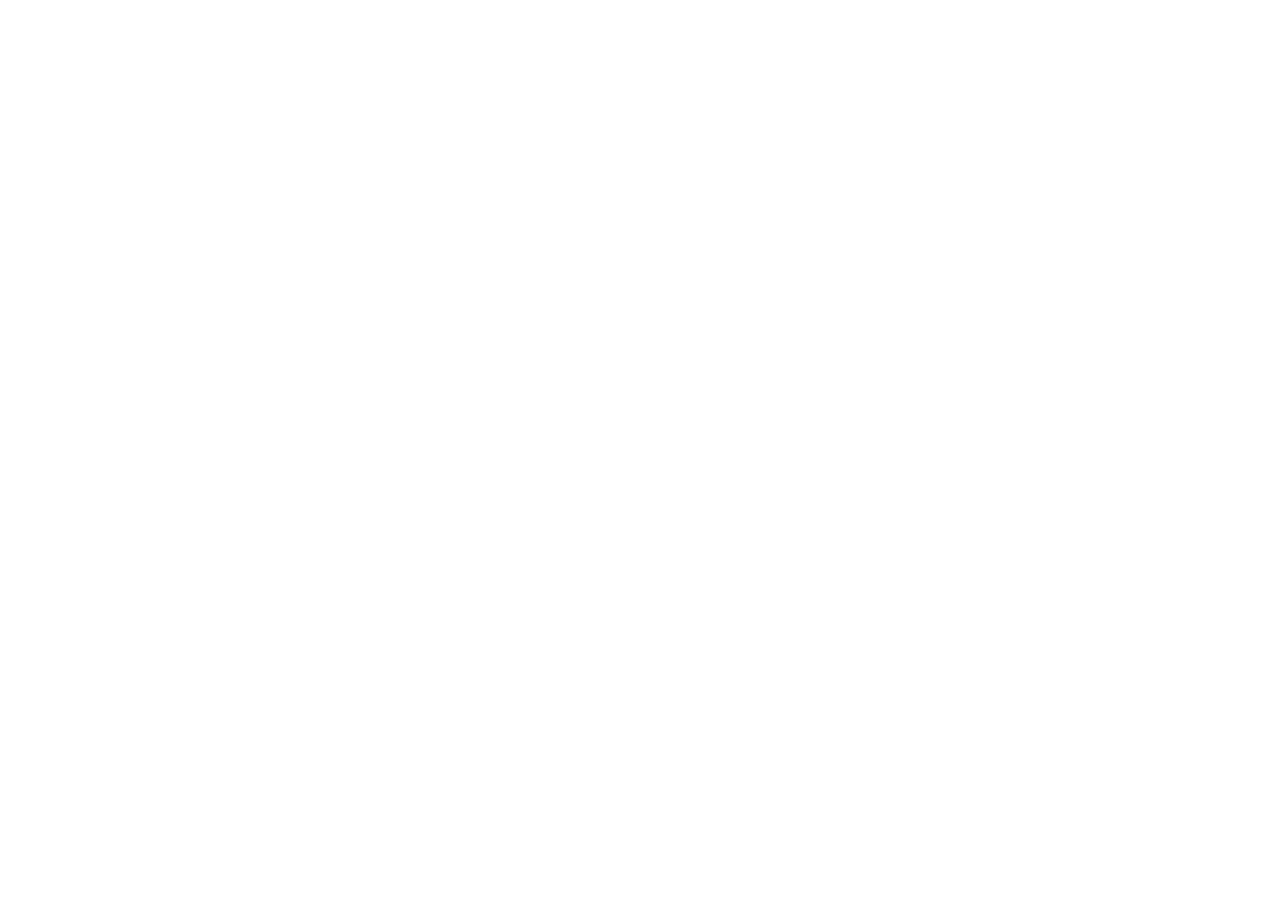
==== starsearch/index.html @ 70de4dcd "Add clean StarSearch shortcut" ====
<!doctype html>
<html lang="en">
<head>
  <meta charset="utf-8">
  <meta name="viewport" content="width=device-width, initial-scale=1">
  <title>Opening StarSearch…</title>
  <meta name="description" content="StarSearch — discover GitHub repositories with powerful filters.">
  <meta http-equiv="refresh" content="0; url=https://starsearch-github.vochongyenlong.chatgpt.site/">
  <link rel="canonical" href="https://base27-cvnss.github.io/starsearch/">
  <style>
    :root { color-scheme: dark; font-family: Inter, ui-sans-serif, system-ui, sans-serif; }
    body { min-height: 100vh; margin: 0; display: grid; place-items: center; background: #090b10; color: #f6f8fa; }
    main { width: min(420px, calc(100% - 40px)); text-align: center; }
    .mark { width: 56px; height: 56px; margin: 0 auto 18px; display: grid; place-items: center; border-radius: 18px; background: linear-gradient(135deg, #7c3aed, #2563eb); font-size: 28px; box-shadow: 0 18px 50px #2563eb44; }
    h1 { margin: 0 0 8px; font-size: 24px; letter-spacing: -.03em; }
    p { margin: 0; color: #9da7b3; line-height: 1.6; }
    a { color: #8ab4ff; }
  </style>
  <script>window.location.replace("https://starsearch-github.vochongyenlong.chatgpt.site/");</script>
</head>
<body>
  <main>
    <div class="mark" aria-hidden="true">★</div>
    <h1>Opening StarSearch</h1>
    <p>If you are not redirected, <a href="https://starsearch-github.vochongyenlong.chatgpt.site/">open StarSearch</a>.</p>
  </main>
</body>
</html>
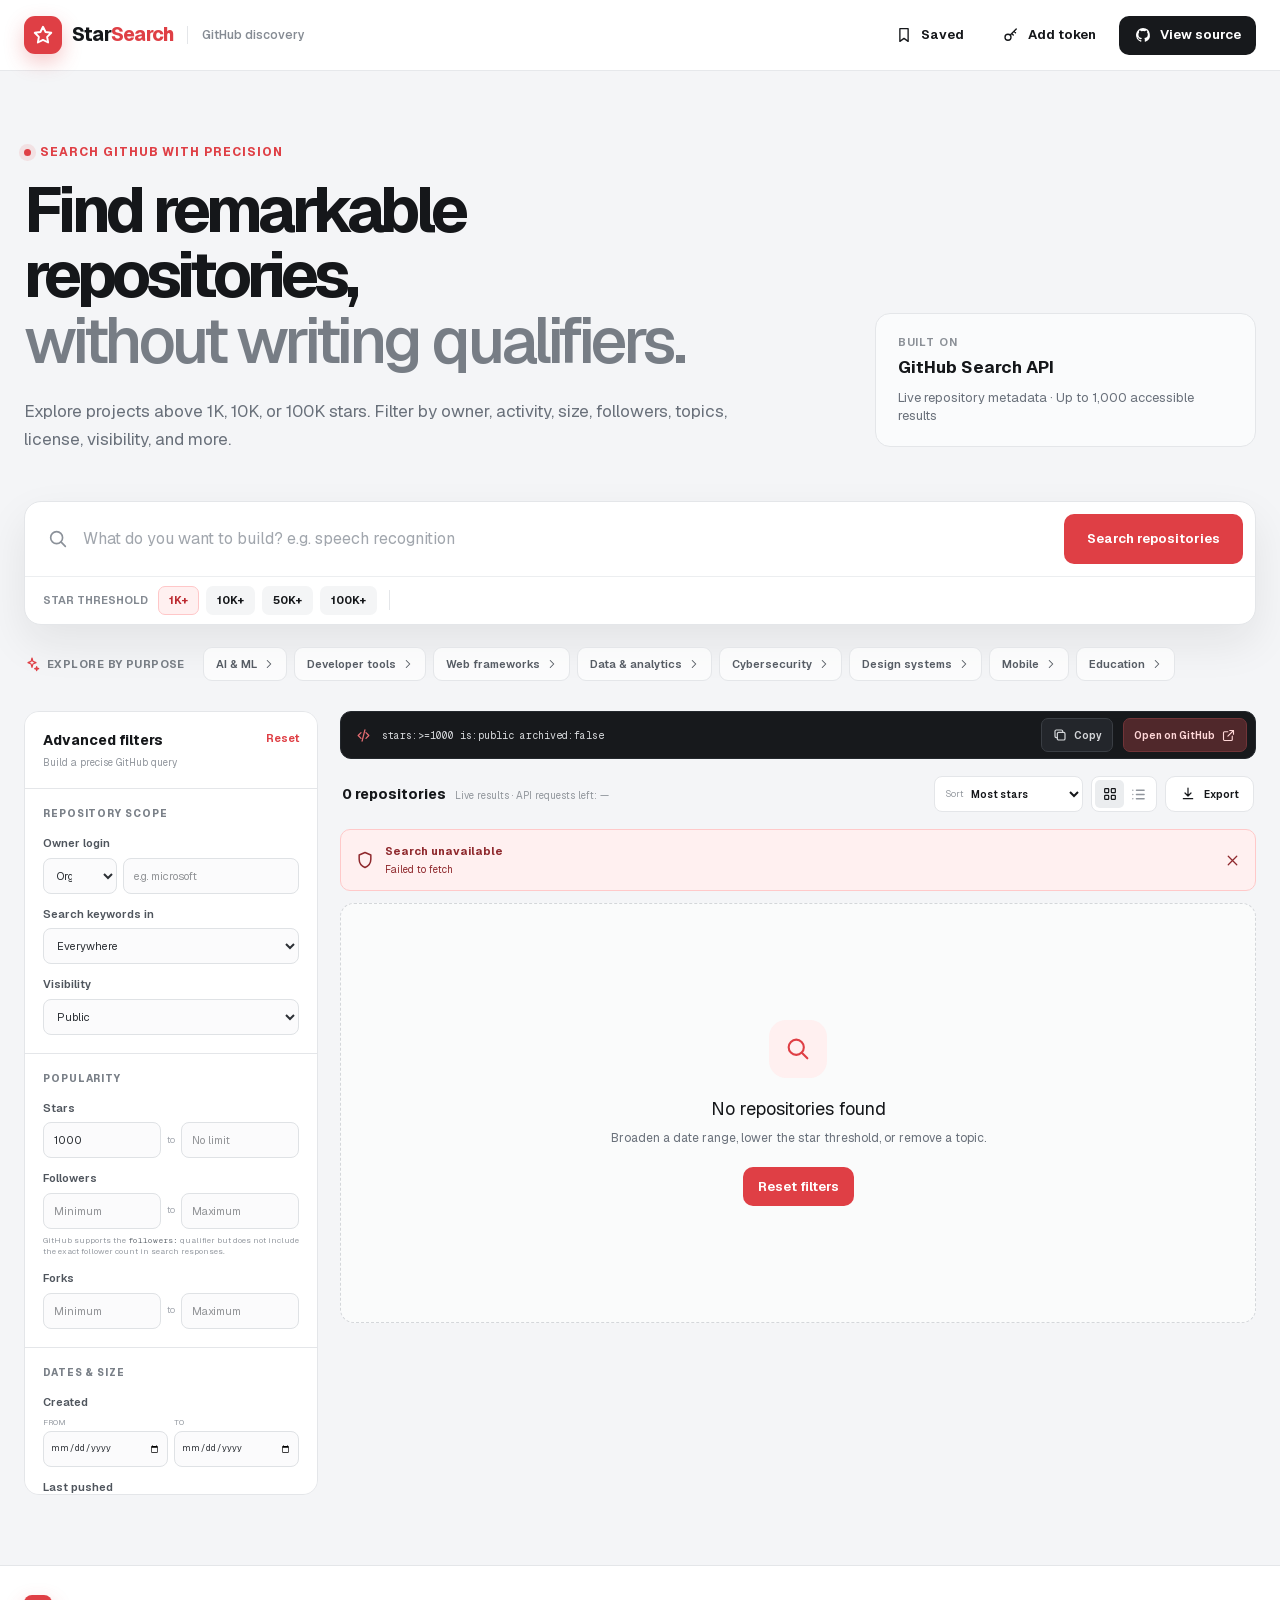
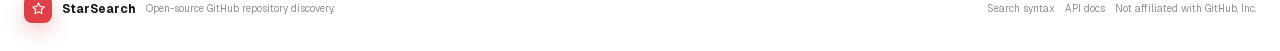
==== commit 37a5d7ac: "Host StarSearch directly at /starsearch" ====
--- a/starsearch/index.html
+++ b/starsearch/index.html
@@ -1,28 +1 @@
-<!doctype html>
-<html lang="en">
-<head>
-  <meta charset="utf-8">
-  <meta name="viewport" content="width=device-width, initial-scale=1">
-  <title>Opening StarSearch…</title>
-  <meta name="description" content="StarSearch — discover GitHub repositories with powerful filters.">
-  <meta http-equiv="refresh" content="0; url=https://starsearch-github.vochongyenlong.chatgpt.site/">
-  <link rel="canonical" href="https://base27-cvnss.github.io/starsearch/">
-  <style>
-    :root { color-scheme: dark; font-family: Inter, ui-sans-serif, system-ui, sans-serif; }
-    body { min-height: 100vh; margin: 0; display: grid; place-items: center; background: #090b10; color: #f6f8fa; }
-    main { width: min(420px, calc(100% - 40px)); text-align: center; }
-    .mark { width: 56px; height: 56px; margin: 0 auto 18px; display: grid; place-items: center; border-radius: 18px; background: linear-gradient(135deg, #7c3aed, #2563eb); font-size: 28px; box-shadow: 0 18px 50px #2563eb44; }
-    h1 { margin: 0 0 8px; font-size: 24px; letter-spacing: -.03em; }
-    p { margin: 0; color: #9da7b3; line-height: 1.6; }
-    a { color: #8ab4ff; }
-  </style>
-  <script>window.location.replace("https://starsearch-github.vochongyenlong.chatgpt.site/");</script>
-</head>
-<body>
-  <main>
-    <div class="mark" aria-hidden="true">★</div>
-    <h1>Opening StarSearch</h1>
-    <p>If you are not redirected, <a href="https://starsearch-github.vochongyenlong.chatgpt.site/">open StarSearch</a>.</p>
-  </main>
-</body>
-</html>
+<!DOCTYPE html><html lang="en"><head><meta charSet="utf-8"/><meta name="viewport" content="width=device-width, initial-scale=1"/><link rel="preload" href="/starsearch/_next/static/media/797e433ab948586e-s.p.08e28id.o-okb.woff2" as="font" crossorigin="" type="font/woff2"/><link rel="preload" href="/starsearch/_next/static/media/caa3a2e1cccd8315-s.p.09~u27dqhyhd6.woff2" as="font" crossorigin="" type="font/woff2"/><link rel="stylesheet" href="/starsearch/_next/static/chunks/16gfk6y4d_7qk.css" data-precedence="next"/><link rel="preload" as="script" fetchPriority="low" href="/starsearch/_next/static/chunks/0ht900cau6_ur.js"/><script src="/starsearch/_next/static/chunks/15r46u7e.~cox.js" async=""></script><script src="/starsearch/_next/static/chunks/07lhk_q6pmm3r.js" async=""></script><script src="/starsearch/_next/static/chunks/turbopack-0uis9mi--b6nz.js" async=""></script><script src="/starsearch/_next/static/chunks/0dbhjjzl8qfwv.js" async=""></script><script src="/starsearch/_next/static/chunks/0rn9b.uw8up2k.js" async=""></script><meta name="next-size-adjust" content=""/><title>StarSearch — Find remarkable GitHub repositories</title><meta name="description" content="Search GitHub repositories by stars, owner, activity, size, followers, topics, license, visibility, and more."/><meta name="codex-preview" content="development"/><link rel="shortcut icon" href="/starsearch/favicon.svg"/><link rel="icon" href="/starsearch/favicon.svg"/><script src="/starsearch/_next/static/chunks/03~yq9q893hmn.js" noModule=""></script></head><body class="geist_a71539c9-module__T19VSG__variable geist_mono_8d43a2aa-module__8Li5zG__variable antialiased"><div hidden=""><!--$--><!--/$--></div><main class="app-shell"><header class="topbar"><div class="topbar-inner"><a href="#" class="brand" aria-label="StarSearch home"><span class="brand-mark"><svg aria-hidden="true" width="22" height="22" viewBox="0 0 24 24" fill="none" stroke="currentColor" stroke-width="2.1" stroke-linecap="round" stroke-linejoin="round"><path d="m12 3 2.8 5.7 6.2.9-4.5 4.4 1.1 6.2-5.6-2.9-5.6 2.9 1.1-6.2L3 9.6l6.2-.9z"></path></svg></span><span class="brand-name">Star<span>Search</span></span><span class="brand-tag">GitHub discovery</span></a><nav class="top-actions" aria-label="Application controls"><button class="button button-quiet"><svg aria-hidden="true" width="18" height="18" viewBox="0 0 24 24" fill="none" stroke="currentColor" stroke-width="1.8" stroke-linecap="round" stroke-linejoin="round"><path d="M6.5 3.5h11v17l-5.5-4-5.5 4z"></path></svg><span>Saved</span></button><button class="button button-quiet "><svg aria-hidden="true" width="18" height="18" viewBox="0 0 24 24" fill="none" stroke="currentColor" stroke-width="1.8" stroke-linecap="round" stroke-linejoin="round"><circle cx="8" cy="15" r="4"></circle><path d="m11 12 8-8m-3 3 2 2m-5 1 2 2"></path></svg><span>Add token</span></button><a class="button button-dark" href="https://github.com/Base27-CVNSS/StarSearch-" target="_blank" rel="noreferrer"><svg aria-hidden="true" width="18" height="18" viewBox="0 0 24 24" fill="currentColor" stroke="currentColor" stroke-width="0" stroke-linecap="round" stroke-linejoin="round"><path d="M12 2.8a9.4 9.4 0 0 0-3 18.3c.5.1.7-.2.7-.5v-1.8c-2.8.6-3.4-1.2-3.4-1.2-.5-1.2-1.1-1.5-1.1-1.5-.9-.7.1-.7.1-.7 1 0 1.6 1.1 1.6 1.1.9 1.6 2.4 1.1 3 .9.1-.7.4-1.1.7-1.4-2.3-.3-4.7-1.2-4.7-4.8 0-1.1.4-1.9 1-2.6-.1-.3-.5-1.3.1-2.7 0 0 .8-.3 2.7 1a9.3 9.3 0 0 1 4.9 0c1.9-1.3 2.7-1 2.7-1 .6 1.4.2 2.4.1 2.7.6.7 1 1.5 1 2.6 0 3.6-2.4 4.5-4.7 4.8.4.3.7.9.7 1.8v2.7c0 .3.2.6.7.5A9.4 9.4 0 0 0 12 2.8z"></path></svg><span>View source</span></a></nav></div></header><section class="hero"><div class="hero-copy"><div class="eyebrow"><span class="live-dot"></span>Search GitHub with precision</div><h1>Find remarkable repositories,<br/><span>without writing qualifiers.</span></h1><p>Explore projects above 1K, 10K, or 100K stars. Filter by owner, activity, size, followers, topics, license, visibility, and more.</p></div><div class="hero-stat"><span>Built on</span><strong>GitHub Search API</strong><small>Live repository metadata · Up to 1,000 accessible results</small></div></section><form class="search-panel"><div class="search-main"><svg aria-hidden="true" width="22" height="22" viewBox="0 0 24 24" fill="none" stroke="currentColor" stroke-width="1.8" stroke-linecap="round" stroke-linejoin="round"><circle cx="10.5" cy="10.5" r="6.5"></circle><path d="m15.5 15.5 4.5 4.5"></path></svg><input aria-label="Repository keywords" placeholder="What do you want to build? e.g. speech recognition" value=""/><button type="submit" class="button button-red search-button">Search repositories</button></div><div class="search-shortcuts"><span>Star threshold</span><button type="button" class="active">1<!-- -->K+</button><button type="button" class="">10<!-- -->K+</button><button type="button" class="">50<!-- -->K+</button><button type="button" class="">100<!-- -->K+</button><span class="shortcut-divider"></span><button type="button" class="mobile-filter-button"><svg aria-hidden="true" width="16" height="16" viewBox="0 0 24 24" fill="none" stroke="currentColor" stroke-width="1.8" stroke-linecap="round" stroke-linejoin="round"><path d="M4 5h16l-6 7v5l-4 2v-7z"></path></svg>All filters</button></div></form><section class="use-cases" aria-label="Purpose presets"><div class="section-label"><svg aria-hidden="true" width="16" height="16" viewBox="0 0 24 24" fill="none" stroke="currentColor" stroke-width="1.8" stroke-linecap="round" stroke-linejoin="round"><path d="m12 3 1.4 5.1L18 10l-4.6 1.9L12 17l-1.4-5.1L6 10l4.6-1.9zM19 16l.6 2.1L22 19l-2.4.9L19 22l-.6-2.1L16 19l2.4-.9z"></path></svg>Explore by purpose</div><div class="use-case-list"><button>AI &amp; ML<svg aria-hidden="true" width="14" height="14" viewBox="0 0 24 24" fill="none" stroke="currentColor" stroke-width="1.8" stroke-linecap="round" stroke-linejoin="round"><path d="m9 18 6-6-6-6"></path></svg></button><button>Developer tools<svg aria-hidden="true" width="14" height="14" viewBox="0 0 24 24" fill="none" stroke="currentColor" stroke-width="1.8" stroke-linecap="round" stroke-linejoin="round"><path d="m9 18 6-6-6-6"></path></svg></button><button>Web frameworks<svg aria-hidden="true" width="14" height="14" viewBox="0 0 24 24" fill="none" stroke="currentColor" stroke-width="1.8" stroke-linecap="round" stroke-linejoin="round"><path d="m9 18 6-6-6-6"></path></svg></button><button>Data &amp; analytics<svg aria-hidden="true" width="14" height="14" viewBox="0 0 24 24" fill="none" stroke="currentColor" stroke-width="1.8" stroke-linecap="round" stroke-linejoin="round"><path d="m9 18 6-6-6-6"></path></svg></button><button>Cybersecurity<svg aria-hidden="true" width="14" height="14" viewBox="0 0 24 24" fill="none" stroke="currentColor" stroke-width="1.8" stroke-linecap="round" stroke-linejoin="round"><path d="m9 18 6-6-6-6"></path></svg></button><button>Design systems<svg aria-hidden="true" width="14" height="14" viewBox="0 0 24 24" fill="none" stroke="currentColor" stroke-width="1.8" stroke-linecap="round" stroke-linejoin="round"><path d="m9 18 6-6-6-6"></path></svg></button><button>Mobile<svg aria-hidden="true" width="14" height="14" viewBox="0 0 24 24" fill="none" stroke="currentColor" stroke-width="1.8" stroke-linecap="round" stroke-linejoin="round"><path d="m9 18 6-6-6-6"></path></svg></button><button>Education<svg aria-hidden="true" width="14" height="14" viewBox="0 0 24 24" fill="none" stroke="currentColor" stroke-width="1.8" stroke-linecap="round" stroke-linejoin="round"><path d="m9 18 6-6-6-6"></path></svg></button></div></section><div class="dashboard"><aside class="filters "><div class="filters-heading"><div><span>Advanced filters</span><small>Build a precise GitHub query</small></div><button type="button">Reset</button></div><div class="filter-section"><h2>Repository scope</h2><label><span>Owner login</span><div class="compound-field"><select aria-label="Owner account type"><option value="org" selected="">Org</option><option value="user">User</option></select><input placeholder="e.g. microsoft" value=""/></div></label><label><span>Search keywords in</span><select><option value="name,description,topics,readme" selected="">Everywhere</option><option value="name">Repository name</option><option value="description">Description</option><option value="topics">Topics</option><option value="readme">README</option><option value="name,description">Name + description</option></select></label><label><span>Visibility</span><select><option value="">Any accessible</option><option value="public" selected="">Public</option><option value="private">Private · token required</option></select></label></div><div class="filter-section"><h2>Popularity</h2><fieldset class="range-fields"><legend>Stars</legend><input type="number" min="0" placeholder="1,000" aria-label="Stars minimum" value="1000"/><span>to</span><input type="number" min="0" placeholder="No limit" aria-label="Stars maximum" value=""/></fieldset><fieldset class="range-fields"><legend>Followers</legend><input type="number" min="0" placeholder="Minimum" aria-label="Followers minimum" value=""/><span>to</span><input type="number" min="0" placeholder="Maximum" aria-label="Followers maximum" value=""/></fieldset><p class="filter-help">GitHub supports the <code>followers:</code> qualifier but does not include the exact follower count in search responses.</p><fieldset class="range-fields"><legend>Forks</legend><input type="number" min="0" placeholder="Minimum" aria-label="Forks minimum" value=""/><span>to</span><input type="number" min="0" placeholder="Maximum" aria-label="Forks maximum" value=""/></fieldset></div><div class="filter-section"><h2>Dates &amp; size</h2><fieldset class="date-fields"><legend>Created</legend><label><small>From</small><input type="date" value=""/></label><label><small>To</small><input type="date" value=""/></label></fieldset><fieldset class="date-fields"><legend>Last pushed</legend><label><small>From</small><input type="date" value=""/></label><label><small>To</small><input type="date" value=""/></label></fieldset><fieldset class="range-fields"><legend>Repository size · MB</legend><input type="number" min="0" placeholder="Minimum" aria-label="Repository size · MB minimum" value=""/><span>to</span><input type="number" min="0" placeholder="Maximum" aria-label="Repository size · MB maximum" value=""/></fieldset></div><div class="filter-section"><h2>Technology &amp; purpose</h2><label><span>Primary language</span><select><option value="" selected="">Any language</option><option value="C">C</option><option value="C#">C#</option><option value="C++">C++</option><option value="CSS">CSS</option><option value="Dart">Dart</option><option value="Go">Go</option><option value="HTML">HTML</option><option value="Java">Java</option><option value="JavaScript">JavaScript</option><option value="Jupyter Notebook">Jupyter Notebook</option><option value="Kotlin">Kotlin</option><option value="PHP">PHP</option><option value="Python">Python</option><option value="Ruby">Ruby</option><option value="Rust">Rust</option><option value="Shell">Shell</option><option value="Swift">Swift</option><option value="TypeScript">TypeScript</option></select></label><label><span>Topics</span><input placeholder="ai, speech-to-text" value=""/><small>Separate multiple topics with commas.</small></label><label><span>License</span><select><option value="" selected="">Any license</option><option value="mit">MIT</option><option value="apache-2.0">Apache 2.0</option><option value="gpl-3.0">GPL 3.0</option><option value="agpl-3.0">AGPL 3.0</option><option value="lgpl-3.0">LGPL 3.0</option><option value="bsd-3-clause">BSD 3-Clause</option><option value="mpl-2.0">MPL 2.0</option><option value="unlicense">The Unlicense</option><option value="cc0-1.0">CC0 1.0</option></select></label></div><div class="filter-section"><h2>Repository state</h2><label><span>Archived</span><select><option value="">Active + archived</option><option value="false" selected="">Active only</option><option value="true">Archived only</option></select></label><label><span>Forked repositories</span><select><option value="sources" selected="">Source repositories</option><option value="include">Include forks</option><option value="only">Forks only</option></select></label><div class="two-up"><label><span>Template</span><select><option value="" selected="">Any</option><option value="true">Yes</option><option value="false">No</option></select></label><label><span>Mirror</span><select><option value="" selected="">Any</option><option value="true">Yes</option><option value="false">No</option></select></label></div></div><div class="filter-footer"><button type="button" class="button button-red"><svg aria-hidden="true" width="17" height="17" viewBox="0 0 24 24" fill="none" stroke="currentColor" stroke-width="1.8" stroke-linecap="round" stroke-linejoin="round"><circle cx="10.5" cy="10.5" r="6.5"></circle><path d="m15.5 15.5 4.5 4.5"></path></svg>Apply filters</button><button type="button" class="button button-outline"><svg aria-hidden="true" width="17" height="17" viewBox="0 0 24 24" fill="none" stroke="currentColor" stroke-width="1.8" stroke-linecap="round" stroke-linejoin="round"><path d="M6.5 3.5h11v17l-5.5-4-5.5 4z"></path></svg>Save search</button></div></aside><section class="results"><div class="query-bar"><div class="query-code"><svg aria-hidden="true" width="17" height="17" viewBox="0 0 24 24" fill="none" stroke="currentColor" stroke-width="1.8" stroke-linecap="round" stroke-linejoin="round"><path d="m8.5 8-4 4 4 4M15.5 8l4 4-4 4M14 4l-4 16"></path></svg><code>stars:&gt;=1000 is:public archived:false</code></div><button aria-label="Copy GitHub query"><svg aria-hidden="true" width="16" height="16" viewBox="0 0 24 24" fill="none" stroke="currentColor" stroke-width="1.8" stroke-linecap="round" stroke-linejoin="round"><rect x="8" y="8" width="11.5" height="11.5" rx="2"></rect><path d="M16 8V6.5a2 2 0 0 0-2-2H6.5a2 2 0 0 0-2 2V14a2 2 0 0 0 2 2H8"></path></svg>Copy</button><a href="https://github.com/search?q=stars%3A%3E%3D1000%20is%3Apublic%20archived%3Afalse&amp;type=repositories" target="_blank" rel="noreferrer">Open on GitHub<svg aria-hidden="true" width="15" height="15" viewBox="0 0 24 24" fill="none" stroke="currentColor" stroke-width="1.8" stroke-linecap="round" stroke-linejoin="round"><path d="M14 4h6v6M20 4l-9 9"></path><path d="M18 13v5.5a1.5 1.5 0 0 1-1.5 1.5h-11A1.5 1.5 0 0 1 4 18.5v-11A1.5 1.5 0 0 1 5.5 6H11"></path></svg></a></div><div class="results-toolbar"><div><span class="result-count">Searching GitHub…</span><span class="result-context">Live results<!-- --> · API requests left:<!-- --> <!-- -->—</span></div><div class="toolbar-actions"><label class="select-control"><span>Sort</span><select><option value="stars:desc" selected="">Most stars</option><option value="stars:asc">Fewest stars</option><option value="forks:desc">Most forks</option><option value="updated:desc">Recently updated</option><option value="help-wanted-issues:desc">Help wanted</option><option value=":desc">Best match</option></select></label><div class="view-toggle" aria-label="Result layout"><button class="active" aria-label="Grid view"><svg aria-hidden="true" width="16" height="16" viewBox="0 0 24 24" fill="none" stroke="currentColor" stroke-width="1.8" stroke-linecap="round" stroke-linejoin="round"><rect x="4" y="4" width="6" height="6" rx="1"></rect><rect x="14" y="4" width="6" height="6" rx="1"></rect><rect x="4" y="14" width="6" height="6" rx="1"></rect><rect x="14" y="14" width="6" height="6" rx="1"></rect></svg></button><button class="" aria-label="List view"><svg aria-hidden="true" width="17" height="17" viewBox="0 0 24 24" fill="none" stroke="currentColor" stroke-width="1.8" stroke-linecap="round" stroke-linejoin="round"><path d="M9 6h11M9 12h11M9 18h11M4 6h.01M4 12h.01M4 18h.01"></path></svg></button></div><div class="export-menu"><button class="button button-outline"><svg aria-hidden="true" width="16" height="16" viewBox="0 0 24 24" fill="none" stroke="currentColor" stroke-width="1.8" stroke-linecap="round" stroke-linejoin="round"><path d="M12 3v12m0 0 4.5-4.5M12 15l-4.5-4.5"></path><path d="M5 19h14"></path></svg>Export</button><div><button>Current page · CSV</button><button>Current page · JSON</button></div></div></div></div><div class="repository-grid "><div class="repository-card skeleton"><span></span><span></span><span></span><span></span></div><div class="repository-card skeleton"><span></span><span></span><span></span><span></span></div><div class="repository-card skeleton"><span></span><span></span><span></span><span></span></div><div class="repository-card skeleton"><span></span><span></span><span></span><span></span></div><div class="repository-card skeleton"><span></span><span></span><span></span><span></span></div><div class="repository-card skeleton"><span></span><span></span><span></span><span></span></div></div></section></div><footer><div><span class="brand-mark small"><svg aria-hidden="true" width="15" height="15" viewBox="0 0 24 24" fill="none" stroke="currentColor" stroke-width="1.8" stroke-linecap="round" stroke-linejoin="round"><path d="m12 3 2.8 5.7 6.2.9-4.5 4.4 1.1 6.2-5.6-2.9-5.6 2.9 1.1-6.2L3 9.6l6.2-.9z"></path></svg></span><strong>StarSearch</strong><span>Open-source GitHub repository discovery.</span></div><div><a href="https://docs.github.com/en/search-github/searching-on-github/searching-for-repositories" target="_blank" rel="noreferrer">Search syntax</a><a href="https://docs.github.com/en/rest/search/search" target="_blank" rel="noreferrer">API docs</a><span>Not affiliated with GitHub, Inc.</span></div></footer></main><!--$--><!--/$--><script src="/starsearch/_next/static/chunks/0ht900cau6_ur.js" id="_R_" async=""></script><script>(self.__next_f=self.__next_f||[]).push([0])</script><script>self.__next_f.push([1,"1:\"$Sreact.fragment\"\n2:I[39756,[\"/starsearch/_next/static/chunks/0dbhjjzl8qfwv.js\"],\"default\"]\n3:I[37457,[\"/starsearch/_next/static/chunks/0dbhjjzl8qfwv.js\"],\"default\"]\n4:I[47257,[\"/starsearch/_next/static/chunks/0dbhjjzl8qfwv.js\"],\"ClientPageRoot\"]\n5:I[31713,[\"/starsearch/_next/static/chunks/0dbhjjzl8qfwv.js\",\"/starsearch/_next/static/chunks/0rn9b.uw8up2k.js\"],\"default\"]\n8:I[97367,[\"/starsearch/_next/static/chunks/0dbhjjzl8qfwv.js\"],\"OutletBoundary\"]\n9:\"$Sreact.suspense\"\nb:I[97367,[\"/starsearch/_next/static/chunks/0dbhjjzl8qfwv.js\"],\"ViewportBoundary\"]\nd:I[97367,[\"/starsearch/_next/static/chunks/0dbhjjzl8qfwv.js\"],\"MetadataBoundary\"]\nf:I[68027,[\"/starsearch/_next/static/chunks/0dbhjjzl8qfwv.js\"],\"default\",1]\n:HL[\"/starsearch/_next/static/chunks/16gfk6y4d_7qk.css\",\"style\"]\n:HL[\"/starsearch/_next/static/media/797e433ab948586e-s.p.08e28id.o-okb.woff2\",\"font\",{\"crossOrigin\":\"\",\"type\":\"font/woff2\"}]\n:HL[\"/starsearch/_next/static/media/caa3a2e1cccd8315-s.p.09~u27dqhyhd6.woff2\",\"font\",{\"crossOrigin\":\"\",\"type\":\"font/woff2\"}]\n"])</script><script>self.__next_f.push([1,"0:{\"P\":null,\"c\":[\"\",\"\"],\"q\":\"\",\"i\":false,\"f\":[[[\"\",{\"children\":[\"__PAGE__\",{}]},\"$undefined\",\"$undefined\",16],[[\"$\",\"$1\",\"c\",{\"children\":[[[\"$\",\"link\",\"0\",{\"rel\":\"stylesheet\",\"href\":\"/starsearch/_next/static/chunks/16gfk6y4d_7qk.css\",\"precedence\":\"next\",\"crossOrigin\":\"$undefined\",\"nonce\":\"$undefined\"}],[\"$\",\"script\",\"script-0\",{\"src\":\"/starsearch/_next/static/chunks/0dbhjjzl8qfwv.js\",\"async\":true,\"nonce\":\"$undefined\"}]],[\"$\",\"html\",null,{\"lang\":\"en\",\"children\":[\"$\",\"body\",null,{\"className\":\"geist_a71539c9-module__T19VSG__variable geist_mono_8d43a2aa-module__8Li5zG__variable antialiased\",\"children\":[\"$\",\"$L2\",null,{\"parallelRouterKey\":\"children\",\"error\":\"$undefined\",\"errorStyles\":\"$undefined\",\"errorScripts\":\"$undefined\",\"template\":[\"$\",\"$L3\",null,{}],\"templateStyles\":\"$undefined\",\"templateScripts\":\"$undefined\",\"notFound\":[[[\"$\",\"title\",null,{\"children\":\"404: This page could not be found.\"}],[\"$\",\"div\",null,{\"style\":{\"fontFamily\":\"system-ui,\\\"Segoe UI\\\",Roboto,Helvetica,Arial,sans-serif,\\\"Apple Color Emoji\\\",\\\"Segoe UI Emoji\\\"\",\"height\":\"100vh\",\"textAlign\":\"center\",\"display\":\"flex\",\"flexDirection\":\"column\",\"alignItems\":\"center\",\"justifyContent\":\"center\"},\"children\":[\"$\",\"div\",null,{\"children\":[[\"$\",\"style\",null,{\"dangerouslySetInnerHTML\":{\"__html\":\"body{color:#000;background:#fff;margin:0}.next-error-h1{border-right:1px solid rgba(0,0,0,.3)}@media (prefers-color-scheme:dark){body{color:#fff;background:#000}.next-error-h1{border-right:1px solid rgba(255,255,255,.3)}}\"}}],[\"$\",\"h1\",null,{\"className\":\"next-error-h1\",\"style\":{\"display\":\"inline-block\",\"margin\":\"0 20px 0 0\",\"padding\":\"0 23px 0 0\",\"fontSize\":24,\"fontWeight\":500,\"verticalAlign\":\"top\",\"lineHeight\":\"49px\"},\"children\":404}],[\"$\",\"div\",null,{\"style\":{\"display\":\"inline-block\"},\"children\":[\"$\",\"h2\",null,{\"style\":{\"fontSize\":14,\"fontWeight\":400,\"lineHeight\":\"49px\",\"margin\":0},\"children\":\"This page could not be found.\"}]}]]}]}]],[]],\"forbidden\":\"$undefined\",\"unauthorized\":\"$undefined\"}]}]}]]}],{\"children\":[[\"$\",\"$1\",\"c\",{\"children\":[[\"$\",\"$L4\",null,{\"Component\":\"$5\",\"serverProvidedParams\":{\"searchParams\":{},\"params\":{},\"promises\":[\"$@6\",\"$@7\"]}}],[[\"$\",\"script\",\"script-0\",{\"src\":\"/starsearch/_next/static/chunks/0rn9b.uw8up2k.js\",\"async\":true,\"nonce\":\"$undefined\"}]],[\"$\",\"$L8\",null,{\"children\":[\"$\",\"$9\",null,{\"name\":\"Next.MetadataOutlet\",\"children\":\"$@a\"}]}]]}],{},null,false,null]},null,false,null],[\"$\",\"$1\",\"h\",{\"children\":[null,[\"$\",\"$Lb\",null,{\"children\":\"$Lc\"}],[\"$\",\"div\",null,{\"hidden\":true,\"children\":[\"$\",\"$Ld\",null,{\"children\":[\"$\",\"$9\",null,{\"name\":\"Next.Metadata\",\"children\":\"$Le\"}]}]}],[\"$\",\"meta\",null,{\"name\":\"next-size-adjust\",\"content\":\"\"}]]}],false]],\"m\":\"$undefined\",\"G\":[\"$f\",[[\"$\",\"link\",\"0\",{\"rel\":\"stylesheet\",\"href\":\"/starsearch/_next/static/chunks/16gfk6y4d_7qk.css\",\"precedence\":\"next\",\"crossOrigin\":\"$undefined\",\"nonce\":\"$undefined\"}]]],\"S\":true,\"h\":null,\"s\":\"$undefined\",\"l\":\"$undefined\",\"p\":\"$undefined\",\"d\":\"$undefined\",\"b\":\"8xENJHjxewN_V9HfIfOli\"}\n"])</script><script>self.__next_f.push([1,"6:{}\n7:\"$0:f:0:1:1:children:0:props:children:0:props:serverProvidedParams:params\"\n"])</script><script>self.__next_f.push([1,"c:[[\"$\",\"meta\",\"0\",{\"charSet\":\"utf-8\"}],[\"$\",\"meta\",\"1\",{\"name\":\"viewport\",\"content\":\"width=device-width, initial-scale=1\"}]]\n"])</script><script>self.__next_f.push([1,"10:I[27201,[\"/starsearch/_next/static/chunks/0dbhjjzl8qfwv.js\"],\"IconMark\"]\na:null\ne:[[\"$\",\"title\",\"0\",{\"children\":\"StarSearch — Find remarkable GitHub repositories\"}],[\"$\",\"meta\",\"1\",{\"name\":\"description\",\"content\":\"Search GitHub repositories by stars, owner, activity, size, followers, topics, license, visibility, and more.\"}],[\"$\",\"meta\",\"2\",{\"name\":\"codex-preview\",\"content\":\"development\"}],[\"$\",\"link\",\"3\",{\"rel\":\"shortcut icon\",\"href\":\"/favicon.svg\"}],[\"$\",\"link\",\"4\",{\"rel\":\"icon\",\"href\":\"/favicon.svg\"}],[\"$\",\"$L10\",\"5\",{}]]\n"])</script></body></html>
--- a/starsearch/_next/static/chunks/16gfk6y4d_7qk.css
+++ b/starsearch/_next/static/chunks/16gfk6y4d_7qk.css
@@ -0,0 +1,3 @@
+@font-face{font-family:Geist;font-style:normal;font-weight:100 900;font-display:swap;src:url(../media/fef07dbb0973bf53-s.12tyk43_3sh9u.woff2)format("woff2");unicode-range:U+460-52F,U+1C80-1C8A,U+20B4,U+2DE0-2DFF,U+A640-A69F,U+FE2E-FE2F}@font-face{font-family:Geist;font-style:normal;font-weight:100 900;font-display:swap;src:url(../media/8a480f0b521d4e75-s.0jzbimsg8vl84.woff2)format("woff2");unicode-range:U+301,U+400-45F,U+490-491,U+4B0-4B1,U+2116}@font-face{font-family:Geist;font-style:normal;font-weight:100 900;font-display:swap;src:url(../media/53b9e256198e5412-s.0-wfv7uh4i7h9.woff2)format("woff2");unicode-range:U+102-103,U+110-111,U+128-129,U+168-169,U+1A0-1A1,U+1AF-1B0,U+300-301,U+303-304,U+308-309,U+323,U+329,U+1EA0-1EF9,U+20AB}@font-face{font-family:Geist;font-style:normal;font-weight:100 900;font-display:swap;src:url(../media/7178b3e590c64307-s.0nx0ww8fni_q3.woff2)format("woff2");unicode-range:U+100-2BA,U+2BD-2C5,U+2C7-2CC,U+2CE-2D7,U+2DD-2FF,U+304,U+308,U+329,U+1D00-1DBF,U+1E00-1E9F,U+1EF2-1EFF,U+2020,U+20A0-20AB,U+20AD-20C0,U+2113,U+2C60-2C7F,U+A720-A7FF}@font-face{font-family:Geist;font-style:normal;font-weight:100 900;font-display:swap;src:url(../media/caa3a2e1cccd8315-s.p.09~u27dqhyhd6.woff2)format("woff2");unicode-range:U+??,U+131,U+152-153,U+2BB-2BC,U+2C6,U+2DA,U+2DC,U+304,U+308,U+329,U+2000-206F,U+20AC,U+2122,U+2191,U+2193,U+2212,U+2215,U+FEFF,U+FFFD}@font-face{font-family:Geist Fallback;src:local(Arial);ascent-override:95.94%;descent-override:28.16%;line-gap-override:0.0%;size-adjust:104.76%}.geist_a71539c9-module__T19VSG__className{font-family:Geist,Geist Fallback;font-style:normal}.geist_a71539c9-module__T19VSG__variable{--font-geist-sans:"Geist", "Geist Fallback"}
+@font-face{font-family:Geist Mono;font-style:normal;font-weight:100 900;font-display:swap;src:url(../media/5ce348bf30bf5439-s.0zgw-jeven.3w.woff2)format("woff2");unicode-range:U+460-52F,U+1C80-1C8A,U+20B4,U+2DE0-2DFF,U+A640-A69F,U+FE2E-FE2F}@font-face{font-family:Geist Mono;font-style:normal;font-weight:100 900;font-display:swap;src:url(../media/4fa387ec64143e14-s.0wkzw~je483f-.woff2)format("woff2");unicode-range:U+301,U+400-45F,U+490-491,U+4B0-4B1,U+2116}@font-face{font-family:Geist Mono;font-style:normal;font-weight:100 900;font-display:swap;src:url(../media/6306c77e7c8268e4-s.0rhz0arwfsn~5.woff2)format("woff2");unicode-range:U+2000-2001,U+2004-2008,U+200A,U+23B8-23BD,U+2500-259F}@font-face{font-family:Geist Mono;font-style:normal;font-weight:100 900;font-display:swap;src:url(../media/7d817b4c03b0c5f1-s.0l76wvqk9d84w.woff2)format("woff2");unicode-range:U+102-103,U+110-111,U+128-129,U+168-169,U+1A0-1A1,U+1AF-1B0,U+300-301,U+303-304,U+308-309,U+323,U+329,U+1EA0-1EF9,U+20AB}@font-face{font-family:Geist Mono;font-style:normal;font-weight:100 900;font-display:swap;src:url(../media/bbc41e54d2fcbd21-s.0k4k9394f2q-k.woff2)format("woff2");unicode-range:U+100-2BA,U+2BD-2C5,U+2C7-2CC,U+2CE-2D7,U+2DD-2FF,U+304,U+308,U+329,U+1D00-1DBF,U+1E00-1E9F,U+1EF2-1EFF,U+2020,U+20A0-20AB,U+20AD-20C0,U+2113,U+2C60-2C7F,U+A720-A7FF}@font-face{font-family:Geist Mono;font-style:normal;font-weight:100 900;font-display:swap;src:url(../media/797e433ab948586e-s.p.08e28id.o-okb.woff2)format("woff2");unicode-range:U+??,U+131,U+152-153,U+2BB-2BC,U+2C6,U+2DA,U+2DC,U+304,U+308,U+329,U+2000-206F,U+20AC,U+2122,U+2191,U+2193,U+2212,U+2215,U+FEFF,U+FFFD}@font-face{font-family:Geist Mono Fallback;src:local(Arial);ascent-override:74.67%;descent-override:21.92%;line-gap-override:0.0%;size-adjust:134.59%}.geist_mono_8d43a2aa-module__8Li5zG__className{font-family:Geist Mono,Geist Mono Fallback;font-style:normal}.geist_mono_8d43a2aa-module__8Li5zG__variable{--font-geist-mono:"Geist Mono", "Geist Mono Fallback"}
+@layer properties{@supports (((-webkit-hyphens:none)) and (not (margin-trim:inline))) or ((-moz-orient:inline) and (not (color:rgb(from red r g b)))){*,:before,:after,::backdrop{--tw-blur:initial;--tw-brightness:initial;--tw-contrast:initial;--tw-grayscale:initial;--tw-hue-rotate:initial;--tw-invert:initial;--tw-opacity:initial;--tw-saturate:initial;--tw-sepia:initial;--tw-drop-shadow:initial;--tw-drop-shadow-color:initial;--tw-drop-shadow-alpha:100%;--tw-drop-shadow-size:initial}}}@layer theme{:root,:host{--font-sans:ui-sans-serif, system-ui, sans-serif, "Apple Color Emoji", "Segoe UI Emoji", "Segoe UI Symbol", "Noto Color Emoji";--font-mono:ui-monospace, SFMono-Regular, Menlo, Monaco, Consolas, "Liberation Mono", "Courier New", monospace;--spacing:.25rem;--default-font-family:var(--font-sans);--default-mono-font-family:var(--font-mono)}}@layer base{*,:after,:before,::backdrop{box-sizing:border-box;border:0 solid;margin:0;padding:0}::file-selector-button{box-sizing:border-box;border:0 solid;margin:0;padding:0}html,:host{-webkit-text-size-adjust:100%;tab-size:4;line-height:1.5;font-family:var(--default-font-family,ui-sans-serif, system-ui, sans-serif, "Apple Color Emoji", "Segoe UI Emoji", "Segoe UI Symbol", "Noto Color Emoji");font-feature-settings:var(--default-font-feature-settings,normal);font-variation-settings:var(--default-font-variation-settings,normal);-webkit-tap-highlight-color:transparent}hr{height:0;color:inherit;border-top-width:1px}abbr:where([title]){-webkit-text-decoration:underline dotted;text-decoration:underline dotted}h1,h2,h3,h4,h5,h6{font-size:inherit;font-weight:inherit}a{color:inherit;-webkit-text-decoration:inherit;-webkit-text-decoration:inherit;-webkit-text-decoration:inherit;-webkit-text-decoration:inherit;text-decoration:inherit}b,strong{font-weight:bolder}code,kbd,samp,pre{font-family:var(--default-mono-font-family,ui-monospace, SFMono-Regular, Menlo, Monaco, Consolas, "Liberation Mono", "Courier New", monospace);font-feature-settings:var(--default-mono-font-feature-settings,normal);font-variation-settings:var(--default-mono-font-variation-settings,normal);font-size:1em}small{font-size:80%}sub,sup{vertical-align:baseline;font-size:75%;line-height:0;position:relative}sub{bottom:-.25em}sup{top:-.5em}table{text-indent:0;border-color:inherit;border-collapse:collapse}:-moz-focusring{outline:auto}progress{vertical-align:baseline}summary{display:list-item}ol,ul,menu{list-style:none}img,svg,video,canvas,audio,iframe,embed,object{vertical-align:middle;display:block}img,video{max-width:100%;height:auto}button,input,select,optgroup,textarea{font:inherit;font-feature-settings:inherit;font-variation-settings:inherit;letter-spacing:inherit;color:inherit;opacity:1;background-color:#0000;border-radius:0}::file-selector-button{font:inherit;font-feature-settings:inherit;font-variation-settings:inherit;letter-spacing:inherit;color:inherit;opacity:1;background-color:#0000;border-radius:0}:where(select:is([multiple],[size])) optgroup{font-weight:bolder}:where(select:is([multiple],[size])) optgroup option{padding-inline-start:20px}::file-selector-button{margin-inline-end:4px}::placeholder{opacity:1}@supports (not ((-webkit-appearance:-apple-pay-button))) or (contain-intrinsic-size:1px){::placeholder{color:currentColor}@supports (color:color-mix(in lab, red, red)){::placeholder{color:color-mix(in oklab, currentcolor 50%, transparent)}}}textarea{resize:vertical}::-webkit-search-decoration{-webkit-appearance:none}::-webkit-date-and-time-value{min-height:1lh;text-align:inherit}::-webkit-datetime-edit{display:inline-flex}::-webkit-datetime-edit-fields-wrapper{padding:0}::-webkit-datetime-edit{padding-block:0}::-webkit-datetime-edit-year-field{padding-block:0}::-webkit-datetime-edit-month-field{padding-block:0}::-webkit-datetime-edit-day-field{padding-block:0}::-webkit-datetime-edit-hour-field{padding-block:0}::-webkit-datetime-edit-minute-field{padding-block:0}::-webkit-datetime-edit-second-field{padding-block:0}::-webkit-datetime-edit-millisecond-field{padding-block:0}::-webkit-datetime-edit-meridiem-field{padding-block:0}::-webkit-calendar-picker-indicator{line-height:1}:-moz-ui-invalid{box-shadow:none}button,input:where([type=button],[type=reset],[type=submit]){appearance:button}::file-selector-button{appearance:button}::-webkit-inner-spin-button{height:auto}::-webkit-outer-spin-button{height:auto}[hidden]:where(:not([hidden=until-found])){display:none!important}}@layer components;@layer utilities{.static{position:static}.start{inset-inline-start:var(--spacing)}.contents{display:contents}.grid{display:grid}.antialiased{-webkit-font-smoothing:antialiased;-moz-osx-font-smoothing:grayscale}.filter{filter:var(--tw-blur,) var(--tw-brightness,) var(--tw-contrast,) var(--tw-grayscale,) var(--tw-hue-rotate,) var(--tw-invert,) var(--tw-saturate,) var(--tw-sepia,) var(--tw-drop-shadow,)}}:root{--ink:#15171a;--muted:#69707a;--soft:#f4f5f7;--line:#e4e6e9;--paper:#fff;--red:#df3f45;--red-dark:#bc292f;--red-soft:#fff0f0;--green:#1d8f5a;--shadow:0 18px 44px #15171a14}*{box-sizing:border-box}html{scroll-behavior:smooth}body{background:var(--soft);color:var(--ink);font-family:var(--font-geist-sans), Arial, Helvetica, sans-serif;margin:0}button,input,select{font:inherit}button,a{-webkit-tap-highlight-color:transparent}button{color:inherit}a{color:inherit;text-decoration:none}.app-shell{min-height:100vh;overflow-x:hidden}.topbar{z-index:40;-webkit-backdrop-filter:blur(18px);backdrop-filter:blur(18px);background:#fffffff0;border-bottom:1px solid #e4e6e9e6;position:sticky;top:0}.topbar-inner{justify-content:space-between;align-items:center;gap:24px;width:min(1480px,100% - 48px);min-height:70px;margin:0 auto;display:flex}.brand{align-items:center;gap:10px;display:inline-flex}.brand-mark{background:var(--red);color:#fff;border-radius:11px;justify-content:center;align-items:center;width:38px;height:38px;display:inline-flex;box-shadow:0 8px 20px #df3f4547}.brand-mark.small{border-radius:8px;width:28px;height:28px}.brand-name{letter-spacing:-.04em;font-size:19px;font-weight:760}.brand-name span{color:var(--red)}.brand-tag{border-left:1px solid var(--line);color:#858b93;margin-left:4px;padding-left:14px;font-size:12px;font-weight:550}.top-actions{align-items:center;gap:8px;display:flex}.button{cursor:pointer;background:0 0;border:1px solid #0000;border-radius:10px;justify-content:center;align-items:center;gap:8px;min-height:39px;padding:0 14px;font-size:13px;font-weight:650;transition:background .16s,border-color .16s,color .16s,transform .16s;display:inline-flex}.button:hover{transform:translateY(-1px)}.button-quiet:hover{background:#f4f5f6}.button-dark{color:#fff;background:#17191c}.button-dark:hover{background:#2b2e33}.button-red{background:var(--red);color:#fff}.button-red:hover{background:var(--red-dark)}.button-outline{border-color:var(--line);background:var(--paper)}.button-outline:hover{background:#fafafa;border-color:#c9cdd2}.has-token{color:var(--green)}.has-token:after{background:var(--green);content:"";border-radius:50%;width:6px;height:6px}.count-badge{background:#eceef0;border-radius:9px;justify-content:center;align-items:center;min-width:18px;height:18px;padding:0 5px;font-size:10px;display:inline-flex}.hero{justify-content:space-between;align-items:flex-end;gap:72px;width:min(1480px,100% - 48px);min-height:300px;margin:0 auto;padding:72px 0 48px;display:flex}.hero-copy{max-width:850px}.eyebrow{color:var(--red);letter-spacing:.08em;text-transform:uppercase;align-items:center;gap:9px;margin-bottom:16px;font-size:12px;font-weight:720;display:flex}.live-dot{background:var(--red);border-radius:50%;width:7px;height:7px;box-shadow:0 0 0 5px #df3f451c}.hero h1{letter-spacing:-.062em;margin:0;font-size:clamp(42px,5vw,68px);font-weight:710;line-height:1.02}.hero h1 span{color:#777d85;font-weight:540}.hero p{max-width:720px;color:var(--muted);margin:24px 0 0;font-size:17px;line-height:1.65}.hero-stat{border:1px solid var(--line);background:#ffffff9e;border-radius:15px;flex-direction:column;min-width:270px;margin-bottom:6px;padding:20px 22px;display:flex}.hero-stat span{color:#8b9097;letter-spacing:.08em;text-transform:uppercase;font-size:11px;font-weight:650}.hero-stat strong{margin-top:5px;font-size:17px}.hero-stat small{color:var(--muted);margin-top:8px;line-height:1.45}.search-panel{border:1px solid var(--line);background:var(--paper);width:min(1480px,100% - 48px);box-shadow:var(--shadow);border-radius:17px;margin:0 auto}.search-main{align-items:center;gap:14px;min-height:74px;padding:10px 12px 10px 22px;display:flex}.search-main>svg{color:#8b9199;flex:none}.search-main input{min-width:0;color:var(--ink);background:0 0;border:0;outline:0;flex:1;font-size:16px}.search-main input::placeholder{color:#a1a6ad}.search-button{min-height:50px;padding:0 22px}.icon-button{cursor:pointer;background:#f3f4f5;border:0;border-radius:8px;justify-content:center;align-items:center;width:34px;height:34px;display:inline-flex}.search-shortcuts{border-top:1px solid #eceef0;align-items:center;gap:7px;min-height:48px;padding:0 18px;display:flex}.search-shortcuts>span:first-child{color:#848a92;text-transform:uppercase;margin-right:3px;font-size:11px;font-weight:650}.search-shortcuts button{cursor:pointer;background:#f4f5f6;border:1px solid #0000;border-radius:7px;padding:5px 10px;font-size:11px;font-weight:680}.search-shortcuts button.active{background:var(--red-soft);color:var(--red-dark);border-color:#ffc7c8}.shortcut-divider{background:var(--line);width:1px;height:20px;margin:0 5px}.mobile-filter-button{align-items:center;gap:5px;display:none}.use-cases{align-items:center;gap:18px;width:min(1480px,100% - 48px);margin:22px auto 30px;display:flex}.section-label{color:#777d84;letter-spacing:.04em;text-transform:uppercase;flex:none;align-items:center;gap:7px;font-size:11px;font-weight:680;display:inline-flex}.section-label svg{color:var(--red)}.use-case-list{scrollbar-width:none;align-items:center;gap:7px;display:flex;overflow-x:auto}.use-case-list::-webkit-scrollbar{display:none}.use-case-list button{border:1px solid var(--line);color:#565c64;cursor:pointer;background:#ffffffb3;border-radius:9px;align-items:center;gap:5px;min-width:max-content;padding:8px 10px 8px 12px;font-size:11px;font-weight:610;display:inline-flex}.use-case-list button:hover{color:var(--ink);background:#fff;border-color:#c9cdd1}.dashboard{grid-template-columns:294px minmax(0,1fr);align-items:start;gap:22px;width:min(1480px,100% - 48px);margin:0 auto 70px;display:grid}.filters{border:1px solid var(--line);background:var(--paper);scrollbar-width:thin;border-radius:15px;max-height:calc(100vh - 116px);position:sticky;top:92px;overflow-y:auto}.filters-heading{border-bottom:1px solid var(--line);justify-content:space-between;align-items:flex-start;padding:18px;display:flex}.filters-heading>div{flex-direction:column;display:flex}.filters-heading span{font-size:14px;font-weight:720}.filters-heading small{color:#92979e;margin-top:4px;font-size:10px}.filters-heading>button{color:var(--red);cursor:pointer;background:0 0;border:0;font-size:11px;font-weight:650}.filter-section{border-bottom:1px solid var(--line);padding:17px 18px 18px}.filter-section h2{color:#7a8088;letter-spacing:.09em;text-transform:uppercase;margin:0 0 14px;font-size:10px;font-weight:760}.filter-section>label,.filter-section .two-up label{flex-direction:column;gap:6px;margin-top:12px;display:flex}.filter-section>label:first-of-type{margin-top:0}.filter-section label>span,.range-fields legend,.date-fields legend{color:#4f555d;font-size:11px;font-weight:610}.filter-section input,.filter-section select{color:#2c3035;background:#fbfbfc;border:1px solid #dfe2e5;border-radius:8px;outline:0;width:100%;height:36px;font-size:11px}.filter-section input{padding:0 10px}.filter-section select{padding:0 28px 0 9px}.filter-section input:focus,.filter-section select:focus{border-color:#e78589;box-shadow:0 0 0 3px #df3f4514}.filter-section label>small{color:#999ea5;font-size:9px}.filter-help{color:#989da4;margin:6px 0 0;font-size:8px;line-height:1.45}.filter-help code{color:#6f757c;font-family:var(--font-geist-mono), monospace}.compound-field{grid-template-columns:74px 1fr;gap:6px;display:grid}.range-fields,.date-fields{border:0;grid-template-columns:1fr auto 1fr;align-items:center;gap:6px;min-width:0;margin:12px 0 0;padding:0;display:grid}.range-fields:first-of-type,.date-fields:first-of-type{margin-top:0}.range-fields legend,.date-fields legend{grid-column:1/-1;margin-bottom:6px}.range-fields>span{color:#a2a7ae;font-size:9px}.date-fields{grid-template-columns:1fr 1fr}.date-fields label{flex-direction:column;gap:3px;display:flex}.date-fields label small{color:#9ba0a7;text-transform:uppercase;font-size:8px}.date-fields input{padding:0 6px;font-size:9px}.two-up{grid-template-columns:1fr 1fr;gap:8px;display:grid}.filter-footer{gap:8px;padding:16px 18px 18px;display:grid}.filter-footer .button{width:100%}.results{min-width:0}.query-bar{color:#fff;background:#17191c;border:1px solid #24282d;border-radius:11px;align-items:center;gap:10px;min-height:48px;padding:6px 8px 6px 14px;display:flex}.query-code{flex:1;align-items:center;gap:10px;min-width:0;display:flex}.query-code svg{color:#e56d72;flex:none}.query-code code{color:#d8dadd;font-family:var(--font-geist-mono), monospace;text-overflow:ellipsis;white-space:nowrap;font-size:10px;overflow:hidden}.query-bar>button,.query-bar>a{color:#d5d7da;cursor:pointer;background:#23262b;border:1px solid #3a3e44;border-radius:7px;align-items:center;gap:6px;min-width:max-content;height:34px;padding:0 10px;font-size:10px;font-weight:630;display:inline-flex}.query-bar>a{color:#ffd7d8;background:#50282b;border-color:#713438}.results-toolbar{justify-content:space-between;align-items:center;gap:16px;min-height:70px;padding:14px 2px;display:flex}.results-toolbar>div:first-child{align-items:baseline;gap:9px;min-width:0;display:flex}.result-count{font-size:14px;font-weight:720}.result-context{color:#92979d;font-size:10px}.toolbar-actions{align-items:center;gap:8px;display:flex}.select-control{border:1px solid var(--line);background:#fff;border-radius:8px;align-items:center;gap:4px;height:36px;padding-left:10px;display:flex}.select-control span{color:#94999f;font-size:9px}.select-control select{background:0 0;border:0;outline:0;height:34px;font-size:10px;font-weight:620}.view-toggle{border:1px solid var(--line);background:#fff;border-radius:8px;padding:3px;display:flex}.view-toggle button{color:#90959c;cursor:pointer;background:0 0;border:0;border-radius:5px;justify-content:center;align-items:center;width:29px;height:28px;display:inline-flex}.view-toggle button.active{color:var(--ink);background:#ebedef}.export-menu{position:relative}.export-menu .button{min-height:36px;font-size:10px}.export-menu>div{z-index:15;border:1px solid var(--line);background:#fff;border-radius:9px;width:150px;padding:5px;display:none;position:absolute;top:calc(100% + 6px);right:0;box-shadow:0 14px 34px #191c201f}.export-menu:hover>div,.export-menu:focus-within>div{display:block}.export-menu>div button{text-align:left;cursor:pointer;background:0 0;border:0;border-radius:6px;width:100%;padding:8px;font-size:10px}.export-menu>div button:hover{background:#f2f3f4}.error-banner{background:var(--red-soft);color:#8f292d;border:1px solid #ffc9c9;border-radius:10px;align-items:center;gap:10px;margin-bottom:12px;padding:13px 14px;display:flex}.error-banner>div{flex-direction:column;flex:1;display:flex}.error-banner strong{font-size:11px}.error-banner span{margin-top:2px;font-size:10px}.error-banner button{cursor:pointer;background:0 0;border:0}.repository-grid{grid-template-columns:repeat(2,minmax(0,1fr));gap:12px;display:grid}.repository-card{border:1px solid var(--line);background:var(--paper);border-radius:13px;flex-direction:column;min-width:0;padding:19px;transition:border-color .16s,box-shadow .16s,transform .16s;display:flex;position:relative}.repository-card:hover{border-color:#cfd2d6;transform:translateY(-1px);box-shadow:0 12px 34px #191c2012}.rank{color:#b2b6bb;font-family:var(--font-geist-mono), monospace;font-size:9px;position:absolute;top:11px;right:12px}.repo-heading{grid-template-columns:36px minmax(0,1fr) auto;align-items:start;gap:10px;padding-right:22px;display:grid}.owner-avatar{background:#f2f3f4;border:1px solid #e3e5e8;border-radius:9px;width:36px;height:36px;overflow:hidden}.owner-avatar img{object-fit:cover;width:100%;height:100%}.repo-heading>div>a{text-overflow:ellipsis;white-space:nowrap;font-size:13px;display:block;overflow:hidden}.repo-heading>div>a span{color:#7d838b;font-weight:500}.repo-heading>div>a strong{font-weight:720}.repo-heading>div>a:hover strong{color:var(--red)}.repo-badges{gap:5px;margin-top:5px;display:flex}.repo-badges span{color:#828890;text-transform:capitalize;border:1px solid #e2e4e7;border-radius:5px;align-items:center;gap:3px;padding:2px 5px;font-size:8px;display:inline-flex}.repo-badges .archived-badge{color:#966016;background:#fff8eb;border-color:#f2d5ab}.repo-open{color:#a1a6ac}.repo-open:hover{color:var(--red)}.repo-description{color:#656b73;-webkit-line-clamp:3;-webkit-box-orient:vertical;min-height:58px;margin:16px 0 12px;font-size:11px;line-height:1.65;display:-webkit-box;overflow:hidden}.repo-topics{flex-wrap:wrap;gap:5px;min-height:24px;display:flex}.repo-topics button,.repo-topics>span{color:#646b74;background:#f0f2f4;border:0;border-radius:5px;padding:3px 6px;font-size:8px}.repo-topics button{cursor:pointer}.repo-topics button:hover{background:var(--red-soft);color:var(--red-dark)}.repo-metrics{border-top:1px solid #eceef0;border-bottom:1px solid #eceef0;grid-template-columns:repeat(3,1fr);margin-top:16px;padding:12px 0;display:grid}.repo-metrics>div{grid-template-rows:auto auto;grid-template-columns:auto auto;align-items:center;column-gap:6px;min-width:0;display:grid}.repo-metrics>div:not(:first-child){border-left:1px solid #eceef0;padding-left:11px}.repo-metrics svg{color:#a0a5ab;grid-row:1/3}.repo-metrics>div:first-child svg{color:#df9a19}.repo-metrics strong{font-size:12px;line-height:1}.repo-metrics span{color:#969ba2;margin-top:3px;font-size:8px}.repo-meta{color:#777d84;flex-wrap:wrap;gap:7px 12px;margin-top:12px;font-size:9px;display:flex}.repo-meta span{align-items:center;gap:5px;display:inline-flex}.language-dot{border-radius:50%;width:7px;height:7px;display:inline-block}.repo-dates{color:#a0a5ab;justify-content:space-between;gap:12px;margin-top:8px;font-size:8px;display:flex}.repo-dates span{align-items:center;gap:4px;display:inline-flex}.repository-grid.list-view{grid-template-columns:1fr}.list-view .repository-card{min-height:190px;padding-right:250px}.list-view .repo-description{-webkit-line-clamp:2;min-height:38px}.list-view .repo-metrics{width:210px;margin:0;position:absolute;top:51px;right:18px}.list-view .repo-meta,.list-view .repo-dates{max-width:700px}.skeleton{height:294px;overflow:hidden}.skeleton span{background:#eceef0;border-radius:7px;height:13px;margin-top:14px;animation:1.3s ease-in-out infinite pulse;display:block}.skeleton span:first-child{width:56%;height:35px;margin-top:0}.skeleton span:nth-child(2){width:94%;margin-top:24px}.skeleton span:nth-child(3){width:82%}.skeleton span:nth-child(4){width:70%;height:62px;margin-top:30px}@keyframes pulse{50%{opacity:.5}}.empty-state{text-align:center;background:#ffffff8c;border:1px dashed #d4d7da;border-radius:14px;flex-direction:column;justify-content:center;align-items:center;min-height:420px;padding:70px 20px;display:flex}.empty-state>span{background:var(--red-soft);width:58px;height:58px;color:var(--red);border-radius:17px;justify-content:center;align-items:center;display:inline-flex}.empty-state h2{margin:17px 0 7px;font-size:18px}.empty-state p{color:var(--muted);margin:0 0 20px;font-size:12px}.pagination{border:1px solid var(--line);color:#777d84;background:#fff;border-radius:10px;justify-content:flex-end;align-items:center;gap:22px;margin-top:15px;padding:13px 14px;font-size:10px;display:flex}.pagination>div:first-child{align-items:center;gap:7px;display:flex}.pagination select{border:1px solid var(--line);background:#fff;border-radius:6px;height:28px;font-size:10px}.page-buttons{gap:5px;display:flex}.page-buttons button{border:1px solid var(--line);cursor:pointer;background:#fff;border-radius:7px;justify-content:center;align-items:center;width:30px;height:30px;display:inline-flex}.page-buttons button:first-child svg{transform:rotate(180deg)}.page-buttons button:disabled{opacity:.35;cursor:not-allowed}footer{border-top:1px solid var(--line);color:#8c9198;background:#fff;justify-content:space-between;align-items:center;gap:20px;min-height:86px;padding:0 max(24px,50% - 740px);font-size:10px;display:flex}footer>div{align-items:center;gap:10px;display:flex}footer strong{color:var(--ink);font-size:12px}footer a:hover{color:var(--red)}.modal-backdrop{z-index:100;-webkit-backdrop-filter:blur(4px);backdrop-filter:blur(4px);background:#1113168f;justify-content:center;align-items:center;padding:24px;display:flex;position:fixed;inset:0}.modal{background:#fff;border:1px solid #dadde0;border-radius:18px;width:min(470px,100%);padding:28px;position:relative;box-shadow:0 28px 80px #0c0d0f3d}.modal-close{cursor:pointer;background:#f1f2f3;border:0;border-radius:8px;justify-content:center;align-items:center;width:32px;height:32px;display:inline-flex;position:absolute;top:15px;right:15px}.modal-icon{background:var(--red-soft);width:45px;height:45px;color:var(--red);border-radius:13px;justify-content:center;align-items:center;display:inline-flex}.modal h2{letter-spacing:-.03em;margin:17px 0 8px;font-size:21px}.modal>p{color:var(--muted);margin:0;font-size:12px;line-height:1.6}.modal>label{flex-direction:column;gap:7px;margin-top:20px;font-size:11px;font-weight:650;display:flex}.modal>label input{height:44px;font-family:var(--font-geist-mono), monospace;border:1px solid #d9dce0;border-radius:9px;outline:0;padding:0 12px;font-size:11px}.modal>label input:focus{border-color:#e78589;box-shadow:0 0 0 3px #df3f4514}.modal-note{color:#70767d;background:#f5f6f7;border-radius:8px;align-items:flex-start;gap:8px;margin-top:13px;padding:10px;font-size:9px;line-height:1.5;display:flex}.modal-note svg{color:var(--green);flex:none}.modal-actions{justify-content:flex-end;align-items:center;gap:8px;margin-top:22px;display:flex}.button.danger{color:var(--red);margin-right:auto}.saved-modal{width:min(560px,100%)}.saved-list{max-height:380px;margin-top:18px;overflow-y:auto}.saved-list>div{border:1px solid var(--line);border-radius:9px;grid-template-columns:1fr auto;margin-top:7px;display:grid;overflow:hidden}.saved-content{text-align:left;cursor:pointer;background:#fff;border:0;flex-direction:column;gap:5px;min-width:0;padding:11px;display:flex}.saved-content:hover{background:#fafafa}.saved-content strong{font-size:11px}.saved-content code{color:#92979d;font-family:var(--font-geist-mono), monospace;text-overflow:ellipsis;white-space:nowrap;font-size:8px;overflow:hidden}.saved-remove{border:0;border-left:1px solid var(--line);color:#9da2a8;cursor:pointer;background:#fff;width:38px}.saved-remove:hover{background:var(--red-soft);color:var(--red)}.saved-empty{border:1px dashed var(--line);color:#999ea5;border-radius:10px;flex-direction:column;justify-content:center;align-items:center;gap:9px;min-height:140px;margin-top:18px;font-size:11px;display:flex}@media (max-width:1080px){.hero-stat{display:none}.dashboard{grid-template-columns:260px minmax(0,1fr)}.repository-grid{grid-template-columns:1fr}.list-view .repository-card{padding-right:19px}.list-view .repo-metrics{width:auto;margin-top:16px;position:static}}@media (max-width:800px){.topbar-inner,.hero,.search-panel,.use-cases,.dashboard{width:min(100% - 28px,1480px)}.brand-tag,.top-actions .button-quiet span:not(.count-badge){display:none}.top-actions .button{width:38px;padding:0}.top-actions .button-dark{display:none}.hero{min-height:auto;padding:52px 0 36px}.hero h1{font-size:clamp(38px,11vw,56px)}.hero h1 br{display:none}.hero p{font-size:14px}.search-main{flex-wrap:wrap;padding:15px}.search-main>input{flex:none;width:calc(100% - 70px)}.search-button{width:100%}.search-shortcuts{overflow-x:auto}.mobile-filter-button{display:inline-flex!important}.use-cases{flex-direction:column;align-items:flex-start;gap:10px}.use-case-list{width:100%}.dashboard{grid-template-columns:1fr}.filters{max-height:none;display:none;position:static}.filters.filters-visible{display:block}.results-toolbar{flex-direction:column;align-items:flex-start}.toolbar-actions{justify-content:flex-end;width:100%}.results-toolbar>div:first-child{flex-direction:column;align-items:flex-start}.query-bar>button{width:34px;padding:0 8px;font-size:0;overflow:hidden}.query-bar>a{display:none}.pagination{justify-content:space-between;gap:8px}footer{flex-direction:column;align-items:flex-start;padding:25px 18px}}@media (max-width:520px){.topbar-inner{min-height:62px}.brand-name{font-size:17px}.brand-mark{width:34px;height:34px}.hero{padding-top:38px}.hero h1{font-size:37px}.search-shortcuts>span:first-child,.shortcut-divider{display:none}.toolbar-actions{justify-content:space-between}.select-control span,.view-toggle{display:none}.repository-card{padding:16px}.repo-dates{flex-direction:column;align-items:flex-start;gap:5px}.pagination>div:first-child{display:none}footer>div{flex-wrap:wrap}.modal{padding:23px}}@media (prefers-reduced-motion:reduce){*,:before,:after{scroll-behavior:auto!important;transition-duration:.01ms!important;animation-duration:.01ms!important;animation-iteration-count:1!important}}@property --tw-blur{syntax:"*";inherits:false}@property --tw-brightness{syntax:"*";inherits:false}@property --tw-contrast{syntax:"*";inherits:false}@property --tw-grayscale{syntax:"*";inherits:false}@property --tw-hue-rotate{syntax:"*";inherits:false}@property --tw-invert{syntax:"*";inherits:false}@property --tw-opacity{syntax:"*";inherits:false}@property --tw-saturate{syntax:"*";inherits:false}@property --tw-sepia{syntax:"*";inherits:false}@property --tw-drop-shadow{syntax:"*";inherits:false}@property --tw-drop-shadow-color{syntax:"*";inherits:false}@property --tw-drop-shadow-alpha{syntax:"<percentage>";inherits:false;initial-value:100%}@property --tw-drop-shadow-size{syntax:"*";inherits:false}
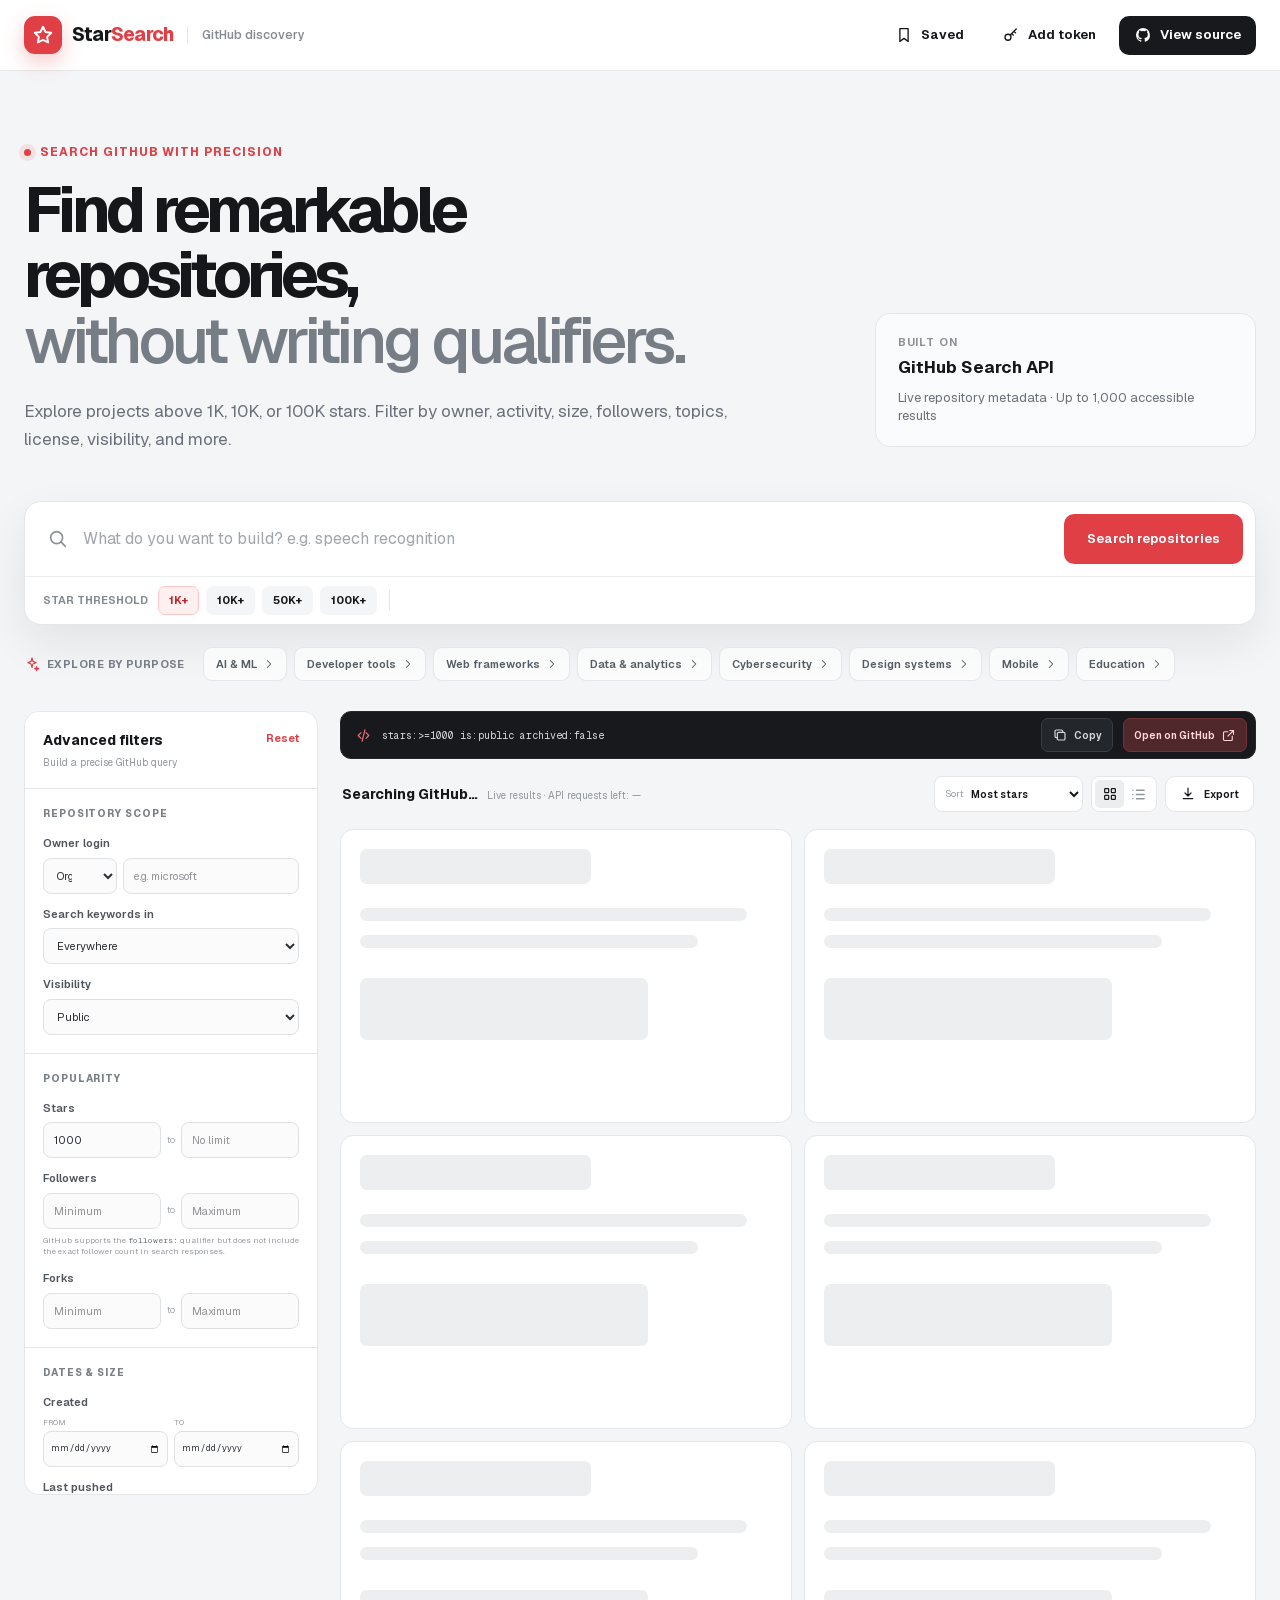
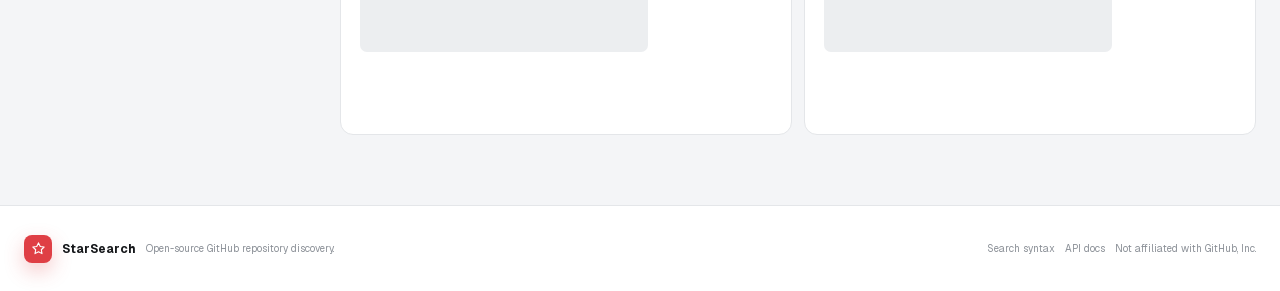
==== commit 55ebff26: "Serve StarSearch assets from a Pages-safe path" ====
--- a/starsearch/index.html
+++ b/starsearch/index.html
@@ -1 +1 @@
-<!DOCTYPE html><html lang="en"><head><meta charSet="utf-8"/><meta name="viewport" content="width=device-width, initial-scale=1"/><link rel="preload" href="/starsearch/_next/static/media/797e433ab948586e-s.p.08e28id.o-okb.woff2" as="font" crossorigin="" type="font/woff2"/><link rel="preload" href="/starsearch/_next/static/media/caa3a2e1cccd8315-s.p.09~u27dqhyhd6.woff2" as="font" crossorigin="" type="font/woff2"/><link rel="stylesheet" href="/starsearch/_next/static/chunks/16gfk6y4d_7qk.css" data-precedence="next"/><link rel="preload" as="script" fetchPriority="low" href="/starsearch/_next/static/chunks/0ht900cau6_ur.js"/><script src="/starsearch/_next/static/chunks/15r46u7e.~cox.js" async=""></script><script src="/starsearch/_next/static/chunks/07lhk_q6pmm3r.js" async=""></script><script src="/starsearch/_next/static/chunks/turbopack-0uis9mi--b6nz.js" async=""></script><script src="/starsearch/_next/static/chunks/0dbhjjzl8qfwv.js" async=""></script><script src="/starsearch/_next/static/chunks/0rn9b.uw8up2k.js" async=""></script><meta name="next-size-adjust" content=""/><title>StarSearch — Find remarkable GitHub repositories</title><meta name="description" content="Search GitHub repositories by stars, owner, activity, size, followers, topics, license, visibility, and more."/><meta name="codex-preview" content="development"/><link rel="shortcut icon" href="/starsearch/favicon.svg"/><link rel="icon" href="/starsearch/favicon.svg"/><script src="/starsearch/_next/static/chunks/03~yq9q893hmn.js" noModule=""></script></head><body class="geist_a71539c9-module__T19VSG__variable geist_mono_8d43a2aa-module__8Li5zG__variable antialiased"><div hidden=""><!--$--><!--/$--></div><main class="app-shell"><header class="topbar"><div class="topbar-inner"><a href="#" class="brand" aria-label="StarSearch home"><span class="brand-mark"><svg aria-hidden="true" width="22" height="22" viewBox="0 0 24 24" fill="none" stroke="currentColor" stroke-width="2.1" stroke-linecap="round" stroke-linejoin="round"><path d="m12 3 2.8 5.7 6.2.9-4.5 4.4 1.1 6.2-5.6-2.9-5.6 2.9 1.1-6.2L3 9.6l6.2-.9z"></path></svg></span><span class="brand-name">Star<span>Search</span></span><span class="brand-tag">GitHub discovery</span></a><nav class="top-actions" aria-label="Application controls"><button class="button button-quiet"><svg aria-hidden="true" width="18" height="18" viewBox="0 0 24 24" fill="none" stroke="currentColor" stroke-width="1.8" stroke-linecap="round" stroke-linejoin="round"><path d="M6.5 3.5h11v17l-5.5-4-5.5 4z"></path></svg><span>Saved</span></button><button class="button button-quiet "><svg aria-hidden="true" width="18" height="18" viewBox="0 0 24 24" fill="none" stroke="currentColor" stroke-width="1.8" stroke-linecap="round" stroke-linejoin="round"><circle cx="8" cy="15" r="4"></circle><path d="m11 12 8-8m-3 3 2 2m-5 1 2 2"></path></svg><span>Add token</span></button><a class="button button-dark" href="https://github.com/Base27-CVNSS/StarSearch-" target="_blank" rel="noreferrer"><svg aria-hidden="true" width="18" height="18" viewBox="0 0 24 24" fill="currentColor" stroke="currentColor" stroke-width="0" stroke-linecap="round" stroke-linejoin="round"><path d="M12 2.8a9.4 9.4 0 0 0-3 18.3c.5.1.7-.2.7-.5v-1.8c-2.8.6-3.4-1.2-3.4-1.2-.5-1.2-1.1-1.5-1.1-1.5-.9-.7.1-.7.1-.7 1 0 1.6 1.1 1.6 1.1.9 1.6 2.4 1.1 3 .9.1-.7.4-1.1.7-1.4-2.3-.3-4.7-1.2-4.7-4.8 0-1.1.4-1.9 1-2.6-.1-.3-.5-1.3.1-2.7 0 0 .8-.3 2.7 1a9.3 9.3 0 0 1 4.9 0c1.9-1.3 2.7-1 2.7-1 .6 1.4.2 2.4.1 2.7.6.7 1 1.5 1 2.6 0 3.6-2.4 4.5-4.7 4.8.4.3.7.9.7 1.8v2.7c0 .3.2.6.7.5A9.4 9.4 0 0 0 12 2.8z"></path></svg><span>View source</span></a></nav></div></header><section class="hero"><div class="hero-copy"><div class="eyebrow"><span class="live-dot"></span>Search GitHub with precision</div><h1>Find remarkable repositories,<br/><span>without writing qualifiers.</span></h1><p>Explore projects above 1K, 10K, or 100K stars. Filter by owner, activity, size, followers, topics, license, visibility, and more.</p></div><div class="hero-stat"><span>Built on</span><strong>GitHub Search API</strong><small>Live repository metadata · Up to 1,000 accessible results</small></div></section><form class="search-panel"><div class="search-main"><svg aria-hidden="true" width="22" height="22" viewBox="0 0 24 24" fill="none" stroke="currentColor" stroke-width="1.8" stroke-linecap="round" stroke-linejoin="round"><circle cx="10.5" cy="10.5" r="6.5"></circle><path d="m15.5 15.5 4.5 4.5"></path></svg><input aria-label="Repository keywords" placeholder="What do you want to build? e.g. speech recognition" value=""/><button type="submit" class="button button-red search-button">Search repositories</button></div><div class="search-shortcuts"><span>Star threshold</span><button type="button" class="active">1<!-- -->K+</button><button type="button" class="">10<!-- -->K+</button><button type="button" class="">50<!-- -->K+</button><button type="button" class="">100<!-- -->K+</button><span class="shortcut-divider"></span><button type="button" class="mobile-filter-button"><svg aria-hidden="true" width="16" height="16" viewBox="0 0 24 24" fill="none" stroke="currentColor" stroke-width="1.8" stroke-linecap="round" stroke-linejoin="round"><path d="M4 5h16l-6 7v5l-4 2v-7z"></path></svg>All filters</button></div></form><section class="use-cases" aria-label="Purpose presets"><div class="section-label"><svg aria-hidden="true" width="16" height="16" viewBox="0 0 24 24" fill="none" stroke="currentColor" stroke-width="1.8" stroke-linecap="round" stroke-linejoin="round"><path d="m12 3 1.4 5.1L18 10l-4.6 1.9L12 17l-1.4-5.1L6 10l4.6-1.9zM19 16l.6 2.1L22 19l-2.4.9L19 22l-.6-2.1L16 19l2.4-.9z"></path></svg>Explore by purpose</div><div class="use-case-list"><button>AI &amp; ML<svg aria-hidden="true" width="14" height="14" viewBox="0 0 24 24" fill="none" stroke="currentColor" stroke-width="1.8" stroke-linecap="round" stroke-linejoin="round"><path d="m9 18 6-6-6-6"></path></svg></button><button>Developer tools<svg aria-hidden="true" width="14" height="14" viewBox="0 0 24 24" fill="none" stroke="currentColor" stroke-width="1.8" stroke-linecap="round" stroke-linejoin="round"><path d="m9 18 6-6-6-6"></path></svg></button><button>Web frameworks<svg aria-hidden="true" width="14" height="14" viewBox="0 0 24 24" fill="none" stroke="currentColor" stroke-width="1.8" stroke-linecap="round" stroke-linejoin="round"><path d="m9 18 6-6-6-6"></path></svg></button><button>Data &amp; analytics<svg aria-hidden="true" width="14" height="14" viewBox="0 0 24 24" fill="none" stroke="currentColor" stroke-width="1.8" stroke-linecap="round" stroke-linejoin="round"><path d="m9 18 6-6-6-6"></path></svg></button><button>Cybersecurity<svg aria-hidden="true" width="14" height="14" viewBox="0 0 24 24" fill="none" stroke="currentColor" stroke-width="1.8" stroke-linecap="round" stroke-linejoin="round"><path d="m9 18 6-6-6-6"></path></svg></button><button>Design systems<svg aria-hidden="true" width="14" height="14" viewBox="0 0 24 24" fill="none" stroke="currentColor" stroke-width="1.8" stroke-linecap="round" stroke-linejoin="round"><path d="m9 18 6-6-6-6"></path></svg></button><button>Mobile<svg aria-hidden="true" width="14" height="14" viewBox="0 0 24 24" fill="none" stroke="currentColor" stroke-width="1.8" stroke-linecap="round" stroke-linejoin="round"><path d="m9 18 6-6-6-6"></path></svg></button><button>Education<svg aria-hidden="true" width="14" height="14" viewBox="0 0 24 24" fill="none" stroke="currentColor" stroke-width="1.8" stroke-linecap="round" stroke-linejoin="round"><path d="m9 18 6-6-6-6"></path></svg></button></div></section><div class="dashboard"><aside class="filters "><div class="filters-heading"><div><span>Advanced filters</span><small>Build a precise GitHub query</small></div><button type="button">Reset</button></div><div class="filter-section"><h2>Repository scope</h2><label><span>Owner login</span><div class="compound-field"><select aria-label="Owner account type"><option value="org" selected="">Org</option><option value="user">User</option></select><input placeholder="e.g. microsoft" value=""/></div></label><label><span>Search keywords in</span><select><option value="name,description,topics,readme" selected="">Everywhere</option><option value="name">Repository name</option><option value="description">Description</option><option value="topics">Topics</option><option value="readme">README</option><option value="name,description">Name + description</option></select></label><label><span>Visibility</span><select><option value="">Any accessible</option><option value="public" selected="">Public</option><option value="private">Private · token required</option></select></label></div><div class="filter-section"><h2>Popularity</h2><fieldset class="range-fields"><legend>Stars</legend><input type="number" min="0" placeholder="1,000" aria-label="Stars minimum" value="1000"/><span>to</span><input type="number" min="0" placeholder="No limit" aria-label="Stars maximum" value=""/></fieldset><fieldset class="range-fields"><legend>Followers</legend><input type="number" min="0" placeholder="Minimum" aria-label="Followers minimum" value=""/><span>to</span><input type="number" min="0" placeholder="Maximum" aria-label="Followers maximum" value=""/></fieldset><p class="filter-help">GitHub supports the <code>followers:</code> qualifier but does not include the exact follower count in search responses.</p><fieldset class="range-fields"><legend>Forks</legend><input type="number" min="0" placeholder="Minimum" aria-label="Forks minimum" value=""/><span>to</span><input type="number" min="0" placeholder="Maximum" aria-label="Forks maximum" value=""/></fieldset></div><div class="filter-section"><h2>Dates &amp; size</h2><fieldset class="date-fields"><legend>Created</legend><label><small>From</small><input type="date" value=""/></label><label><small>To</small><input type="date" value=""/></label></fieldset><fieldset class="date-fields"><legend>Last pushed</legend><label><small>From</small><input type="date" value=""/></label><label><small>To</small><input type="date" value=""/></label></fieldset><fieldset class="range-fields"><legend>Repository size · MB</legend><input type="number" min="0" placeholder="Minimum" aria-label="Repository size · MB minimum" value=""/><span>to</span><input type="number" min="0" placeholder="Maximum" aria-label="Repository size · MB maximum" value=""/></fieldset></div><div class="filter-section"><h2>Technology &amp; purpose</h2><label><span>Primary language</span><select><option value="" selected="">Any language</option><option value="C">C</option><option value="C#">C#</option><option value="C++">C++</option><option value="CSS">CSS</option><option value="Dart">Dart</option><option value="Go">Go</option><option value="HTML">HTML</option><option value="Java">Java</option><option value="JavaScript">JavaScript</option><option value="Jupyter Notebook">Jupyter Notebook</option><option value="Kotlin">Kotlin</option><option value="PHP">PHP</option><option value="Python">Python</option><option value="Ruby">Ruby</option><option value="Rust">Rust</option><option value="Shell">Shell</option><option value="Swift">Swift</option><option value="TypeScript">TypeScript</option></select></label><label><span>Topics</span><input placeholder="ai, speech-to-text" value=""/><small>Separate multiple topics with commas.</small></label><label><span>License</span><select><option value="" selected="">Any license</option><option value="mit">MIT</option><option value="apache-2.0">Apache 2.0</option><option value="gpl-3.0">GPL 3.0</option><option value="agpl-3.0">AGPL 3.0</option><option value="lgpl-3.0">LGPL 3.0</option><option value="bsd-3-clause">BSD 3-Clause</option><option value="mpl-2.0">MPL 2.0</option><option value="unlicense">The Unlicense</option><option value="cc0-1.0">CC0 1.0</option></select></label></div><div class="filter-section"><h2>Repository state</h2><label><span>Archived</span><select><option value="">Active + archived</option><option value="false" selected="">Active only</option><option value="true">Archived only</option></select></label><label><span>Forked repositories</span><select><option value="sources" selected="">Source repositories</option><option value="include">Include forks</option><option value="only">Forks only</option></select></label><div class="two-up"><label><span>Template</span><select><option value="" selected="">Any</option><option value="true">Yes</option><option value="false">No</option></select></label><label><span>Mirror</span><select><option value="" selected="">Any</option><option value="true">Yes</option><option value="false">No</option></select></label></div></div><div class="filter-footer"><button type="button" class="button button-red"><svg aria-hidden="true" width="17" height="17" viewBox="0 0 24 24" fill="none" stroke="currentColor" stroke-width="1.8" stroke-linecap="round" stroke-linejoin="round"><circle cx="10.5" cy="10.5" r="6.5"></circle><path d="m15.5 15.5 4.5 4.5"></path></svg>Apply filters</button><button type="button" class="button button-outline"><svg aria-hidden="true" width="17" height="17" viewBox="0 0 24 24" fill="none" stroke="currentColor" stroke-width="1.8" stroke-linecap="round" stroke-linejoin="round"><path d="M6.5 3.5h11v17l-5.5-4-5.5 4z"></path></svg>Save search</button></div></aside><section class="results"><div class="query-bar"><div class="query-code"><svg aria-hidden="true" width="17" height="17" viewBox="0 0 24 24" fill="none" stroke="currentColor" stroke-width="1.8" stroke-linecap="round" stroke-linejoin="round"><path d="m8.5 8-4 4 4 4M15.5 8l4 4-4 4M14 4l-4 16"></path></svg><code>stars:&gt;=1000 is:public archived:false</code></div><button aria-label="Copy GitHub query"><svg aria-hidden="true" width="16" height="16" viewBox="0 0 24 24" fill="none" stroke="currentColor" stroke-width="1.8" stroke-linecap="round" stroke-linejoin="round"><rect x="8" y="8" width="11.5" height="11.5" rx="2"></rect><path d="M16 8V6.5a2 2 0 0 0-2-2H6.5a2 2 0 0 0-2 2V14a2 2 0 0 0 2 2H8"></path></svg>Copy</button><a href="https://github.com/search?q=stars%3A%3E%3D1000%20is%3Apublic%20archived%3Afalse&amp;type=repositories" target="_blank" rel="noreferrer">Open on GitHub<svg aria-hidden="true" width="15" height="15" viewBox="0 0 24 24" fill="none" stroke="currentColor" stroke-width="1.8" stroke-linecap="round" stroke-linejoin="round"><path d="M14 4h6v6M20 4l-9 9"></path><path d="M18 13v5.5a1.5 1.5 0 0 1-1.5 1.5h-11A1.5 1.5 0 0 1 4 18.5v-11A1.5 1.5 0 0 1 5.5 6H11"></path></svg></a></div><div class="results-toolbar"><div><span class="result-count">Searching GitHub…</span><span class="result-context">Live results<!-- --> · API requests left:<!-- --> <!-- -->—</span></div><div class="toolbar-actions"><label class="select-control"><span>Sort</span><select><option value="stars:desc" selected="">Most stars</option><option value="stars:asc">Fewest stars</option><option value="forks:desc">Most forks</option><option value="updated:desc">Recently updated</option><option value="help-wanted-issues:desc">Help wanted</option><option value=":desc">Best match</option></select></label><div class="view-toggle" aria-label="Result layout"><button class="active" aria-label="Grid view"><svg aria-hidden="true" width="16" height="16" viewBox="0 0 24 24" fill="none" stroke="currentColor" stroke-width="1.8" stroke-linecap="round" stroke-linejoin="round"><rect x="4" y="4" width="6" height="6" rx="1"></rect><rect x="14" y="4" width="6" height="6" rx="1"></rect><rect x="4" y="14" width="6" height="6" rx="1"></rect><rect x="14" y="14" width="6" height="6" rx="1"></rect></svg></button><button class="" aria-label="List view"><svg aria-hidden="true" width="17" height="17" viewBox="0 0 24 24" fill="none" stroke="currentColor" stroke-width="1.8" stroke-linecap="round" stroke-linejoin="round"><path d="M9 6h11M9 12h11M9 18h11M4 6h.01M4 12h.01M4 18h.01"></path></svg></button></div><div class="export-menu"><button class="button button-outline"><svg aria-hidden="true" width="16" height="16" viewBox="0 0 24 24" fill="none" stroke="currentColor" stroke-width="1.8" stroke-linecap="round" stroke-linejoin="round"><path d="M12 3v12m0 0 4.5-4.5M12 15l-4.5-4.5"></path><path d="M5 19h14"></path></svg>Export</button><div><button>Current page · CSV</button><button>Current page · JSON</button></div></div></div></div><div class="repository-grid "><div class="repository-card skeleton"><span></span><span></span><span></span><span></span></div><div class="repository-card skeleton"><span></span><span></span><span></span><span></span></div><div class="repository-card skeleton"><span></span><span></span><span></span><span></span></div><div class="repository-card skeleton"><span></span><span></span><span></span><span></span></div><div class="repository-card skeleton"><span></span><span></span><span></span><span></span></div><div class="repository-card skeleton"><span></span><span></span><span></span><span></span></div></div></section></div><footer><div><span class="brand-mark small"><svg aria-hidden="true" width="15" height="15" viewBox="0 0 24 24" fill="none" stroke="currentColor" stroke-width="1.8" stroke-linecap="round" stroke-linejoin="round"><path d="m12 3 2.8 5.7 6.2.9-4.5 4.4 1.1 6.2-5.6-2.9-5.6 2.9 1.1-6.2L3 9.6l6.2-.9z"></path></svg></span><strong>StarSearch</strong><span>Open-source GitHub repository discovery.</span></div><div><a href="https://docs.github.com/en/search-github/searching-on-github/searching-for-repositories" target="_blank" rel="noreferrer">Search syntax</a><a href="https://docs.github.com/en/rest/search/search" target="_blank" rel="noreferrer">API docs</a><span>Not affiliated with GitHub, Inc.</span></div></footer></main><!--$--><!--/$--><script src="/starsearch/_next/static/chunks/0ht900cau6_ur.js" id="_R_" async=""></script><script>(self.__next_f=self.__next_f||[]).push([0])</script><script>self.__next_f.push([1,"1:\"$Sreact.fragment\"\n2:I[39756,[\"/starsearch/_next/static/chunks/0dbhjjzl8qfwv.js\"],\"default\"]\n3:I[37457,[\"/starsearch/_next/static/chunks/0dbhjjzl8qfwv.js\"],\"default\"]\n4:I[47257,[\"/starsearch/_next/static/chunks/0dbhjjzl8qfwv.js\"],\"ClientPageRoot\"]\n5:I[31713,[\"/starsearch/_next/static/chunks/0dbhjjzl8qfwv.js\",\"/starsearch/_next/static/chunks/0rn9b.uw8up2k.js\"],\"default\"]\n8:I[97367,[\"/starsearch/_next/static/chunks/0dbhjjzl8qfwv.js\"],\"OutletBoundary\"]\n9:\"$Sreact.suspense\"\nb:I[97367,[\"/starsearch/_next/static/chunks/0dbhjjzl8qfwv.js\"],\"ViewportBoundary\"]\nd:I[97367,[\"/starsearch/_next/static/chunks/0dbhjjzl8qfwv.js\"],\"MetadataBoundary\"]\nf:I[68027,[\"/starsearch/_next/static/chunks/0dbhjjzl8qfwv.js\"],\"default\",1]\n:HL[\"/starsearch/_next/static/chunks/16gfk6y4d_7qk.css\",\"style\"]\n:HL[\"/starsearch/_next/static/media/797e433ab948586e-s.p.08e28id.o-okb.woff2\",\"font\",{\"crossOrigin\":\"\",\"type\":\"font/woff2\"}]\n:HL[\"/starsearch/_next/static/media/caa3a2e1cccd8315-s.p.09~u27dqhyhd6.woff2\",\"font\",{\"crossOrigin\":\"\",\"type\":\"font/woff2\"}]\n"])</script><script>self.__next_f.push([1,"0:{\"P\":null,\"c\":[\"\",\"\"],\"q\":\"\",\"i\":false,\"f\":[[[\"\",{\"children\":[\"__PAGE__\",{}]},\"$undefined\",\"$undefined\",16],[[\"$\",\"$1\",\"c\",{\"children\":[[[\"$\",\"link\",\"0\",{\"rel\":\"stylesheet\",\"href\":\"/starsearch/_next/static/chunks/16gfk6y4d_7qk.css\",\"precedence\":\"next\",\"crossOrigin\":\"$undefined\",\"nonce\":\"$undefined\"}],[\"$\",\"script\",\"script-0\",{\"src\":\"/starsearch/_next/static/chunks/0dbhjjzl8qfwv.js\",\"async\":true,\"nonce\":\"$undefined\"}]],[\"$\",\"html\",null,{\"lang\":\"en\",\"children\":[\"$\",\"body\",null,{\"className\":\"geist_a71539c9-module__T19VSG__variable geist_mono_8d43a2aa-module__8Li5zG__variable antialiased\",\"children\":[\"$\",\"$L2\",null,{\"parallelRouterKey\":\"children\",\"error\":\"$undefined\",\"errorStyles\":\"$undefined\",\"errorScripts\":\"$undefined\",\"template\":[\"$\",\"$L3\",null,{}],\"templateStyles\":\"$undefined\",\"templateScripts\":\"$undefined\",\"notFound\":[[[\"$\",\"title\",null,{\"children\":\"404: This page could not be found.\"}],[\"$\",\"div\",null,{\"style\":{\"fontFamily\":\"system-ui,\\\"Segoe UI\\\",Roboto,Helvetica,Arial,sans-serif,\\\"Apple Color Emoji\\\",\\\"Segoe UI Emoji\\\"\",\"height\":\"100vh\",\"textAlign\":\"center\",\"display\":\"flex\",\"flexDirection\":\"column\",\"alignItems\":\"center\",\"justifyContent\":\"center\"},\"children\":[\"$\",\"div\",null,{\"children\":[[\"$\",\"style\",null,{\"dangerouslySetInnerHTML\":{\"__html\":\"body{color:#000;background:#fff;margin:0}.next-error-h1{border-right:1px solid rgba(0,0,0,.3)}@media (prefers-color-scheme:dark){body{color:#fff;background:#000}.next-error-h1{border-right:1px solid rgba(255,255,255,.3)}}\"}}],[\"$\",\"h1\",null,{\"className\":\"next-error-h1\",\"style\":{\"display\":\"inline-block\",\"margin\":\"0 20px 0 0\",\"padding\":\"0 23px 0 0\",\"fontSize\":24,\"fontWeight\":500,\"verticalAlign\":\"top\",\"lineHeight\":\"49px\"},\"children\":404}],[\"$\",\"div\",null,{\"style\":{\"display\":\"inline-block\"},\"children\":[\"$\",\"h2\",null,{\"style\":{\"fontSize\":14,\"fontWeight\":400,\"lineHeight\":\"49px\",\"margin\":0},\"children\":\"This page could not be found.\"}]}]]}]}]],[]],\"forbidden\":\"$undefined\",\"unauthorized\":\"$undefined\"}]}]}]]}],{\"children\":[[\"$\",\"$1\",\"c\",{\"children\":[[\"$\",\"$L4\",null,{\"Component\":\"$5\",\"serverProvidedParams\":{\"searchParams\":{},\"params\":{},\"promises\":[\"$@6\",\"$@7\"]}}],[[\"$\",\"script\",\"script-0\",{\"src\":\"/starsearch/_next/static/chunks/0rn9b.uw8up2k.js\",\"async\":true,\"nonce\":\"$undefined\"}]],[\"$\",\"$L8\",null,{\"children\":[\"$\",\"$9\",null,{\"name\":\"Next.MetadataOutlet\",\"children\":\"$@a\"}]}]]}],{},null,false,null]},null,false,null],[\"$\",\"$1\",\"h\",{\"children\":[null,[\"$\",\"$Lb\",null,{\"children\":\"$Lc\"}],[\"$\",\"div\",null,{\"hidden\":true,\"children\":[\"$\",\"$Ld\",null,{\"children\":[\"$\",\"$9\",null,{\"name\":\"Next.Metadata\",\"children\":\"$Le\"}]}]}],[\"$\",\"meta\",null,{\"name\":\"next-size-adjust\",\"content\":\"\"}]]}],false]],\"m\":\"$undefined\",\"G\":[\"$f\",[[\"$\",\"link\",\"0\",{\"rel\":\"stylesheet\",\"href\":\"/starsearch/_next/static/chunks/16gfk6y4d_7qk.css\",\"precedence\":\"next\",\"crossOrigin\":\"$undefined\",\"nonce\":\"$undefined\"}]]],\"S\":true,\"h\":null,\"s\":\"$undefined\",\"l\":\"$undefined\",\"p\":\"$undefined\",\"d\":\"$undefined\",\"b\":\"8xENJHjxewN_V9HfIfOli\"}\n"])</script><script>self.__next_f.push([1,"6:{}\n7:\"$0:f:0:1:1:children:0:props:children:0:props:serverProvidedParams:params\"\n"])</script><script>self.__next_f.push([1,"c:[[\"$\",\"meta\",\"0\",{\"charSet\":\"utf-8\"}],[\"$\",\"meta\",\"1\",{\"name\":\"viewport\",\"content\":\"width=device-width, initial-scale=1\"}]]\n"])</script><script>self.__next_f.push([1,"10:I[27201,[\"/starsearch/_next/static/chunks/0dbhjjzl8qfwv.js\"],\"IconMark\"]\na:null\ne:[[\"$\",\"title\",\"0\",{\"children\":\"StarSearch — Find remarkable GitHub repositories\"}],[\"$\",\"meta\",\"1\",{\"name\":\"description\",\"content\":\"Search GitHub repositories by stars, owner, activity, size, followers, topics, license, visibility, and more.\"}],[\"$\",\"meta\",\"2\",{\"name\":\"codex-preview\",\"content\":\"development\"}],[\"$\",\"link\",\"3\",{\"rel\":\"shortcut icon\",\"href\":\"/favicon.svg\"}],[\"$\",\"link\",\"4\",{\"rel\":\"icon\",\"href\":\"/favicon.svg\"}],[\"$\",\"$L10\",\"5\",{}]]\n"])</script></body></html>+<!DOCTYPE html><html lang="en"><head><meta charSet="utf-8"/><meta name="viewport" content="width=device-width, initial-scale=1"/><link rel="preload" href="/starsearch/assets/static/media/797e433ab948586e-s.p.08e28id.o-okb.woff2" as="font" crossorigin="" type="font/woff2"/><link rel="preload" href="/starsearch/assets/static/media/caa3a2e1cccd8315-s.p.09~u27dqhyhd6.woff2" as="font" crossorigin="" type="font/woff2"/><link rel="stylesheet" href="/starsearch/assets/static/chunks/16gfk6y4d_7qk.css" data-precedence="next"/><link rel="preload" as="script" fetchPriority="low" href="/starsearch/assets/static/chunks/0ht900cau6_ur.js"/><script src="/starsearch/assets/static/chunks/15r46u7e.~cox.js" async=""></script><script src="/starsearch/assets/static/chunks/07lhk_q6pmm3r.js" async=""></script><script src="/starsearch/assets/static/chunks/turbopack-0uis9mi--b6nz.js" async=""></script><script src="/starsearch/assets/static/chunks/0dbhjjzl8qfwv.js" async=""></script><script src="/starsearch/assets/static/chunks/0rn9b.uw8up2k.js" async=""></script><meta name="next-size-adjust" content=""/><title>StarSearch — Find remarkable GitHub repositories</title><meta name="description" content="Search GitHub repositories by stars, owner, activity, size, followers, topics, license, visibility, and more."/><meta name="codex-preview" content="development"/><link rel="shortcut icon" href="/starsearch/favicon.svg"/><link rel="icon" href="/starsearch/favicon.svg"/><script src="/starsearch/assets/static/chunks/03~yq9q893hmn.js" noModule=""></script></head><body class="geist_a71539c9-module__T19VSG__variable geist_mono_8d43a2aa-module__8Li5zG__variable antialiased"><div hidden=""><!--$--><!--/$--></div><main class="app-shell"><header class="topbar"><div class="topbar-inner"><a href="#" class="brand" aria-label="StarSearch home"><span class="brand-mark"><svg aria-hidden="true" width="22" height="22" viewBox="0 0 24 24" fill="none" stroke="currentColor" stroke-width="2.1" stroke-linecap="round" stroke-linejoin="round"><path d="m12 3 2.8 5.7 6.2.9-4.5 4.4 1.1 6.2-5.6-2.9-5.6 2.9 1.1-6.2L3 9.6l6.2-.9z"></path></svg></span><span class="brand-name">Star<span>Search</span></span><span class="brand-tag">GitHub discovery</span></a><nav class="top-actions" aria-label="Application controls"><button class="button button-quiet"><svg aria-hidden="true" width="18" height="18" viewBox="0 0 24 24" fill="none" stroke="currentColor" stroke-width="1.8" stroke-linecap="round" stroke-linejoin="round"><path d="M6.5 3.5h11v17l-5.5-4-5.5 4z"></path></svg><span>Saved</span></button><button class="button button-quiet "><svg aria-hidden="true" width="18" height="18" viewBox="0 0 24 24" fill="none" stroke="currentColor" stroke-width="1.8" stroke-linecap="round" stroke-linejoin="round"><circle cx="8" cy="15" r="4"></circle><path d="m11 12 8-8m-3 3 2 2m-5 1 2 2"></path></svg><span>Add token</span></button><a class="button button-dark" href="https://github.com/Base27-CVNSS/StarSearch-" target="_blank" rel="noreferrer"><svg aria-hidden="true" width="18" height="18" viewBox="0 0 24 24" fill="currentColor" stroke="currentColor" stroke-width="0" stroke-linecap="round" stroke-linejoin="round"><path d="M12 2.8a9.4 9.4 0 0 0-3 18.3c.5.1.7-.2.7-.5v-1.8c-2.8.6-3.4-1.2-3.4-1.2-.5-1.2-1.1-1.5-1.1-1.5-.9-.7.1-.7.1-.7 1 0 1.6 1.1 1.6 1.1.9 1.6 2.4 1.1 3 .9.1-.7.4-1.1.7-1.4-2.3-.3-4.7-1.2-4.7-4.8 0-1.1.4-1.9 1-2.6-.1-.3-.5-1.3.1-2.7 0 0 .8-.3 2.7 1a9.3 9.3 0 0 1 4.9 0c1.9-1.3 2.7-1 2.7-1 .6 1.4.2 2.4.1 2.7.6.7 1 1.5 1 2.6 0 3.6-2.4 4.5-4.7 4.8.4.3.7.9.7 1.8v2.7c0 .3.2.6.7.5A9.4 9.4 0 0 0 12 2.8z"></path></svg><span>View source</span></a></nav></div></header><section class="hero"><div class="hero-copy"><div class="eyebrow"><span class="live-dot"></span>Search GitHub with precision</div><h1>Find remarkable repositories,<br/><span>without writing qualifiers.</span></h1><p>Explore projects above 1K, 10K, or 100K stars. Filter by owner, activity, size, followers, topics, license, visibility, and more.</p></div><div class="hero-stat"><span>Built on</span><strong>GitHub Search API</strong><small>Live repository metadata · Up to 1,000 accessible results</small></div></section><form class="search-panel"><div class="search-main"><svg aria-hidden="true" width="22" height="22" viewBox="0 0 24 24" fill="none" stroke="currentColor" stroke-width="1.8" stroke-linecap="round" stroke-linejoin="round"><circle cx="10.5" cy="10.5" r="6.5"></circle><path d="m15.5 15.5 4.5 4.5"></path></svg><input aria-label="Repository keywords" placeholder="What do you want to build? e.g. speech recognition" value=""/><button type="submit" class="button button-red search-button">Search repositories</button></div><div class="search-shortcuts"><span>Star threshold</span><button type="button" class="active">1<!-- -->K+</button><button type="button" class="">10<!-- -->K+</button><button type="button" class="">50<!-- -->K+</button><button type="button" class="">100<!-- -->K+</button><span class="shortcut-divider"></span><button type="button" class="mobile-filter-button"><svg aria-hidden="true" width="16" height="16" viewBox="0 0 24 24" fill="none" stroke="currentColor" stroke-width="1.8" stroke-linecap="round" stroke-linejoin="round"><path d="M4 5h16l-6 7v5l-4 2v-7z"></path></svg>All filters</button></div></form><section class="use-cases" aria-label="Purpose presets"><div class="section-label"><svg aria-hidden="true" width="16" height="16" viewBox="0 0 24 24" fill="none" stroke="currentColor" stroke-width="1.8" stroke-linecap="round" stroke-linejoin="round"><path d="m12 3 1.4 5.1L18 10l-4.6 1.9L12 17l-1.4-5.1L6 10l4.6-1.9zM19 16l.6 2.1L22 19l-2.4.9L19 22l-.6-2.1L16 19l2.4-.9z"></path></svg>Explore by purpose</div><div class="use-case-list"><button>AI &amp; ML<svg aria-hidden="true" width="14" height="14" viewBox="0 0 24 24" fill="none" stroke="currentColor" stroke-width="1.8" stroke-linecap="round" stroke-linejoin="round"><path d="m9 18 6-6-6-6"></path></svg></button><button>Developer tools<svg aria-hidden="true" width="14" height="14" viewBox="0 0 24 24" fill="none" stroke="currentColor" stroke-width="1.8" stroke-linecap="round" stroke-linejoin="round"><path d="m9 18 6-6-6-6"></path></svg></button><button>Web frameworks<svg aria-hidden="true" width="14" height="14" viewBox="0 0 24 24" fill="none" stroke="currentColor" stroke-width="1.8" stroke-linecap="round" stroke-linejoin="round"><path d="m9 18 6-6-6-6"></path></svg></button><button>Data &amp; analytics<svg aria-hidden="true" width="14" height="14" viewBox="0 0 24 24" fill="none" stroke="currentColor" stroke-width="1.8" stroke-linecap="round" stroke-linejoin="round"><path d="m9 18 6-6-6-6"></path></svg></button><button>Cybersecurity<svg aria-hidden="true" width="14" height="14" viewBox="0 0 24 24" fill="none" stroke="currentColor" stroke-width="1.8" stroke-linecap="round" stroke-linejoin="round"><path d="m9 18 6-6-6-6"></path></svg></button><button>Design systems<svg aria-hidden="true" width="14" height="14" viewBox="0 0 24 24" fill="none" stroke="currentColor" stroke-width="1.8" stroke-linecap="round" stroke-linejoin="round"><path d="m9 18 6-6-6-6"></path></svg></button><button>Mobile<svg aria-hidden="true" width="14" height="14" viewBox="0 0 24 24" fill="none" stroke="currentColor" stroke-width="1.8" stroke-linecap="round" stroke-linejoin="round"><path d="m9 18 6-6-6-6"></path></svg></button><button>Education<svg aria-hidden="true" width="14" height="14" viewBox="0 0 24 24" fill="none" stroke="currentColor" stroke-width="1.8" stroke-linecap="round" stroke-linejoin="round"><path d="m9 18 6-6-6-6"></path></svg></button></div></section><div class="dashboard"><aside class="filters "><div class="filters-heading"><div><span>Advanced filters</span><small>Build a precise GitHub query</small></div><button type="button">Reset</button></div><div class="filter-section"><h2>Repository scope</h2><label><span>Owner login</span><div class="compound-field"><select aria-label="Owner account type"><option value="org" selected="">Org</option><option value="user">User</option></select><input placeholder="e.g. microsoft" value=""/></div></label><label><span>Search keywords in</span><select><option value="name,description,topics,readme" selected="">Everywhere</option><option value="name">Repository name</option><option value="description">Description</option><option value="topics">Topics</option><option value="readme">README</option><option value="name,description">Name + description</option></select></label><label><span>Visibility</span><select><option value="">Any accessible</option><option value="public" selected="">Public</option><option value="private">Private · token required</option></select></label></div><div class="filter-section"><h2>Popularity</h2><fieldset class="range-fields"><legend>Stars</legend><input type="number" min="0" placeholder="1,000" aria-label="Stars minimum" value="1000"/><span>to</span><input type="number" min="0" placeholder="No limit" aria-label="Stars maximum" value=""/></fieldset><fieldset class="range-fields"><legend>Followers</legend><input type="number" min="0" placeholder="Minimum" aria-label="Followers minimum" value=""/><span>to</span><input type="number" min="0" placeholder="Maximum" aria-label="Followers maximum" value=""/></fieldset><p class="filter-help">GitHub supports the <code>followers:</code> qualifier but does not include the exact follower count in search responses.</p><fieldset class="range-fields"><legend>Forks</legend><input type="number" min="0" placeholder="Minimum" aria-label="Forks minimum" value=""/><span>to</span><input type="number" min="0" placeholder="Maximum" aria-label="Forks maximum" value=""/></fieldset></div><div class="filter-section"><h2>Dates &amp; size</h2><fieldset class="date-fields"><legend>Created</legend><label><small>From</small><input type="date" value=""/></label><label><small>To</small><input type="date" value=""/></label></fieldset><fieldset class="date-fields"><legend>Last pushed</legend><label><small>From</small><input type="date" value=""/></label><label><small>To</small><input type="date" value=""/></label></fieldset><fieldset class="range-fields"><legend>Repository size · MB</legend><input type="number" min="0" placeholder="Minimum" aria-label="Repository size · MB minimum" value=""/><span>to</span><input type="number" min="0" placeholder="Maximum" aria-label="Repository size · MB maximum" value=""/></fieldset></div><div class="filter-section"><h2>Technology &amp; purpose</h2><label><span>Primary language</span><select><option value="" selected="">Any language</option><option value="C">C</option><option value="C#">C#</option><option value="C++">C++</option><option value="CSS">CSS</option><option value="Dart">Dart</option><option value="Go">Go</option><option value="HTML">HTML</option><option value="Java">Java</option><option value="JavaScript">JavaScript</option><option value="Jupyter Notebook">Jupyter Notebook</option><option value="Kotlin">Kotlin</option><option value="PHP">PHP</option><option value="Python">Python</option><option value="Ruby">Ruby</option><option value="Rust">Rust</option><option value="Shell">Shell</option><option value="Swift">Swift</option><option value="TypeScript">TypeScript</option></select></label><label><span>Topics</span><input placeholder="ai, speech-to-text" value=""/><small>Separate multiple topics with commas.</small></label><label><span>License</span><select><option value="" selected="">Any license</option><option value="mit">MIT</option><option value="apache-2.0">Apache 2.0</option><option value="gpl-3.0">GPL 3.0</option><option value="agpl-3.0">AGPL 3.0</option><option value="lgpl-3.0">LGPL 3.0</option><option value="bsd-3-clause">BSD 3-Clause</option><option value="mpl-2.0">MPL 2.0</option><option value="unlicense">The Unlicense</option><option value="cc0-1.0">CC0 1.0</option></select></label></div><div class="filter-section"><h2>Repository state</h2><label><span>Archived</span><select><option value="">Active + archived</option><option value="false" selected="">Active only</option><option value="true">Archived only</option></select></label><label><span>Forked repositories</span><select><option value="sources" selected="">Source repositories</option><option value="include">Include forks</option><option value="only">Forks only</option></select></label><div class="two-up"><label><span>Template</span><select><option value="" selected="">Any</option><option value="true">Yes</option><option value="false">No</option></select></label><label><span>Mirror</span><select><option value="" selected="">Any</option><option value="true">Yes</option><option value="false">No</option></select></label></div></div><div class="filter-footer"><button type="button" class="button button-red"><svg aria-hidden="true" width="17" height="17" viewBox="0 0 24 24" fill="none" stroke="currentColor" stroke-width="1.8" stroke-linecap="round" stroke-linejoin="round"><circle cx="10.5" cy="10.5" r="6.5"></circle><path d="m15.5 15.5 4.5 4.5"></path></svg>Apply filters</button><button type="button" class="button button-outline"><svg aria-hidden="true" width="17" height="17" viewBox="0 0 24 24" fill="none" stroke="currentColor" stroke-width="1.8" stroke-linecap="round" stroke-linejoin="round"><path d="M6.5 3.5h11v17l-5.5-4-5.5 4z"></path></svg>Save search</button></div></aside><section class="results"><div class="query-bar"><div class="query-code"><svg aria-hidden="true" width="17" height="17" viewBox="0 0 24 24" fill="none" stroke="currentColor" stroke-width="1.8" stroke-linecap="round" stroke-linejoin="round"><path d="m8.5 8-4 4 4 4M15.5 8l4 4-4 4M14 4l-4 16"></path></svg><code>stars:&gt;=1000 is:public archived:false</code></div><button aria-label="Copy GitHub query"><svg aria-hidden="true" width="16" height="16" viewBox="0 0 24 24" fill="none" stroke="currentColor" stroke-width="1.8" stroke-linecap="round" stroke-linejoin="round"><rect x="8" y="8" width="11.5" height="11.5" rx="2"></rect><path d="M16 8V6.5a2 2 0 0 0-2-2H6.5a2 2 0 0 0-2 2V14a2 2 0 0 0 2 2H8"></path></svg>Copy</button><a href="https://github.com/search?q=stars%3A%3E%3D1000%20is%3Apublic%20archived%3Afalse&amp;type=repositories" target="_blank" rel="noreferrer">Open on GitHub<svg aria-hidden="true" width="15" height="15" viewBox="0 0 24 24" fill="none" stroke="currentColor" stroke-width="1.8" stroke-linecap="round" stroke-linejoin="round"><path d="M14 4h6v6M20 4l-9 9"></path><path d="M18 13v5.5a1.5 1.5 0 0 1-1.5 1.5h-11A1.5 1.5 0 0 1 4 18.5v-11A1.5 1.5 0 0 1 5.5 6H11"></path></svg></a></div><div class="results-toolbar"><div><span class="result-count">Searching GitHub…</span><span class="result-context">Live results<!-- --> · API requests left:<!-- --> <!-- -->—</span></div><div class="toolbar-actions"><label class="select-control"><span>Sort</span><select><option value="stars:desc" selected="">Most stars</option><option value="stars:asc">Fewest stars</option><option value="forks:desc">Most forks</option><option value="updated:desc">Recently updated</option><option value="help-wanted-issues:desc">Help wanted</option><option value=":desc">Best match</option></select></label><div class="view-toggle" aria-label="Result layout"><button class="active" aria-label="Grid view"><svg aria-hidden="true" width="16" height="16" viewBox="0 0 24 24" fill="none" stroke="currentColor" stroke-width="1.8" stroke-linecap="round" stroke-linejoin="round"><rect x="4" y="4" width="6" height="6" rx="1"></rect><rect x="14" y="4" width="6" height="6" rx="1"></rect><rect x="4" y="14" width="6" height="6" rx="1"></rect><rect x="14" y="14" width="6" height="6" rx="1"></rect></svg></button><button class="" aria-label="List view"><svg aria-hidden="true" width="17" height="17" viewBox="0 0 24 24" fill="none" stroke="currentColor" stroke-width="1.8" stroke-linecap="round" stroke-linejoin="round"><path d="M9 6h11M9 12h11M9 18h11M4 6h.01M4 12h.01M4 18h.01"></path></svg></button></div><div class="export-menu"><button class="button button-outline"><svg aria-hidden="true" width="16" height="16" viewBox="0 0 24 24" fill="none" stroke="currentColor" stroke-width="1.8" stroke-linecap="round" stroke-linejoin="round"><path d="M12 3v12m0 0 4.5-4.5M12 15l-4.5-4.5"></path><path d="M5 19h14"></path></svg>Export</button><div><button>Current page · CSV</button><button>Current page · JSON</button></div></div></div></div><div class="repository-grid "><div class="repository-card skeleton"><span></span><span></span><span></span><span></span></div><div class="repository-card skeleton"><span></span><span></span><span></span><span></span></div><div class="repository-card skeleton"><span></span><span></span><span></span><span></span></div><div class="repository-card skeleton"><span></span><span></span><span></span><span></span></div><div class="repository-card skeleton"><span></span><span></span><span></span><span></span></div><div class="repository-card skeleton"><span></span><span></span><span></span><span></span></div></div></section></div><footer><div><span class="brand-mark small"><svg aria-hidden="true" width="15" height="15" viewBox="0 0 24 24" fill="none" stroke="currentColor" stroke-width="1.8" stroke-linecap="round" stroke-linejoin="round"><path d="m12 3 2.8 5.7 6.2.9-4.5 4.4 1.1 6.2-5.6-2.9-5.6 2.9 1.1-6.2L3 9.6l6.2-.9z"></path></svg></span><strong>StarSearch</strong><span>Open-source GitHub repository discovery.</span></div><div><a href="https://docs.github.com/en/search-github/searching-on-github/searching-for-repositories" target="_blank" rel="noreferrer">Search syntax</a><a href="https://docs.github.com/en/rest/search/search" target="_blank" rel="noreferrer">API docs</a><span>Not affiliated with GitHub, Inc.</span></div></footer></main><!--$--><!--/$--><script src="/starsearch/assets/static/chunks/0ht900cau6_ur.js" id="_R_" async=""></script><script>(self.__next_f=self.__next_f||[]).push([0])</script><script>self.__next_f.push([1,"1:\"$Sreact.fragment\"\n2:I[39756,[\"/starsearch/assets/static/chunks/0dbhjjzl8qfwv.js\"],\"default\"]\n3:I[37457,[\"/starsearch/assets/static/chunks/0dbhjjzl8qfwv.js\"],\"default\"]\n4:I[47257,[\"/starsearch/assets/static/chunks/0dbhjjzl8qfwv.js\"],\"ClientPageRoot\"]\n5:I[31713,[\"/starsearch/assets/static/chunks/0dbhjjzl8qfwv.js\",\"/starsearch/assets/static/chunks/0rn9b.uw8up2k.js\"],\"default\"]\n8:I[97367,[\"/starsearch/assets/static/chunks/0dbhjjzl8qfwv.js\"],\"OutletBoundary\"]\n9:\"$Sreact.suspense\"\nb:I[97367,[\"/starsearch/assets/static/chunks/0dbhjjzl8qfwv.js\"],\"ViewportBoundary\"]\nd:I[97367,[\"/starsearch/assets/static/chunks/0dbhjjzl8qfwv.js\"],\"MetadataBoundary\"]\nf:I[68027,[\"/starsearch/assets/static/chunks/0dbhjjzl8qfwv.js\"],\"default\",1]\n:HL[\"/starsearch/assets/static/chunks/16gfk6y4d_7qk.css\",\"style\"]\n:HL[\"/starsearch/assets/static/media/797e433ab948586e-s.p.08e28id.o-okb.woff2\",\"font\",{\"crossOrigin\":\"\",\"type\":\"font/woff2\"}]\n:HL[\"/starsearch/assets/static/media/caa3a2e1cccd8315-s.p.09~u27dqhyhd6.woff2\",\"font\",{\"crossOrigin\":\"\",\"type\":\"font/woff2\"}]\n"])</script><script>self.__next_f.push([1,"0:{\"P\":null,\"c\":[\"\",\"\"],\"q\":\"\",\"i\":false,\"f\":[[[\"\",{\"children\":[\"__PAGE__\",{}]},\"$undefined\",\"$undefined\",16],[[\"$\",\"$1\",\"c\",{\"children\":[[[\"$\",\"link\",\"0\",{\"rel\":\"stylesheet\",\"href\":\"/starsearch/assets/static/chunks/16gfk6y4d_7qk.css\",\"precedence\":\"next\",\"crossOrigin\":\"$undefined\",\"nonce\":\"$undefined\"}],[\"$\",\"script\",\"script-0\",{\"src\":\"/starsearch/assets/static/chunks/0dbhjjzl8qfwv.js\",\"async\":true,\"nonce\":\"$undefined\"}]],[\"$\",\"html\",null,{\"lang\":\"en\",\"children\":[\"$\",\"body\",null,{\"className\":\"geist_a71539c9-module__T19VSG__variable geist_mono_8d43a2aa-module__8Li5zG__variable antialiased\",\"children\":[\"$\",\"$L2\",null,{\"parallelRouterKey\":\"children\",\"error\":\"$undefined\",\"errorStyles\":\"$undefined\",\"errorScripts\":\"$undefined\",\"template\":[\"$\",\"$L3\",null,{}],\"templateStyles\":\"$undefined\",\"templateScripts\":\"$undefined\",\"notFound\":[[[\"$\",\"title\",null,{\"children\":\"404: This page could not be found.\"}],[\"$\",\"div\",null,{\"style\":{\"fontFamily\":\"system-ui,\\\"Segoe UI\\\",Roboto,Helvetica,Arial,sans-serif,\\\"Apple Color Emoji\\\",\\\"Segoe UI Emoji\\\"\",\"height\":\"100vh\",\"textAlign\":\"center\",\"display\":\"flex\",\"flexDirection\":\"column\",\"alignItems\":\"center\",\"justifyContent\":\"center\"},\"children\":[\"$\",\"div\",null,{\"children\":[[\"$\",\"style\",null,{\"dangerouslySetInnerHTML\":{\"__html\":\"body{color:#000;background:#fff;margin:0}.next-error-h1{border-right:1px solid rgba(0,0,0,.3)}@media (prefers-color-scheme:dark){body{color:#fff;background:#000}.next-error-h1{border-right:1px solid rgba(255,255,255,.3)}}\"}}],[\"$\",\"h1\",null,{\"className\":\"next-error-h1\",\"style\":{\"display\":\"inline-block\",\"margin\":\"0 20px 0 0\",\"padding\":\"0 23px 0 0\",\"fontSize\":24,\"fontWeight\":500,\"verticalAlign\":\"top\",\"lineHeight\":\"49px\"},\"children\":404}],[\"$\",\"div\",null,{\"style\":{\"display\":\"inline-block\"},\"children\":[\"$\",\"h2\",null,{\"style\":{\"fontSize\":14,\"fontWeight\":400,\"lineHeight\":\"49px\",\"margin\":0},\"children\":\"This page could not be found.\"}]}]]}]}]],[]],\"forbidden\":\"$undefined\",\"unauthorized\":\"$undefined\"}]}]}]]}],{\"children\":[[\"$\",\"$1\",\"c\",{\"children\":[[\"$\",\"$L4\",null,{\"Component\":\"$5\",\"serverProvidedParams\":{\"searchParams\":{},\"params\":{},\"promises\":[\"$@6\",\"$@7\"]}}],[[\"$\",\"script\",\"script-0\",{\"src\":\"/starsearch/assets/static/chunks/0rn9b.uw8up2k.js\",\"async\":true,\"nonce\":\"$undefined\"}]],[\"$\",\"$L8\",null,{\"children\":[\"$\",\"$9\",null,{\"name\":\"Next.MetadataOutlet\",\"children\":\"$@a\"}]}]]}],{},null,false,null]},null,false,null],[\"$\",\"$1\",\"h\",{\"children\":[null,[\"$\",\"$Lb\",null,{\"children\":\"$Lc\"}],[\"$\",\"div\",null,{\"hidden\":true,\"children\":[\"$\",\"$Ld\",null,{\"children\":[\"$\",\"$9\",null,{\"name\":\"Next.Metadata\",\"children\":\"$Le\"}]}]}],[\"$\",\"meta\",null,{\"name\":\"next-size-adjust\",\"content\":\"\"}]]}],false]],\"m\":\"$undefined\",\"G\":[\"$f\",[[\"$\",\"link\",\"0\",{\"rel\":\"stylesheet\",\"href\":\"/starsearch/assets/static/chunks/16gfk6y4d_7qk.css\",\"precedence\":\"next\",\"crossOrigin\":\"$undefined\",\"nonce\":\"$undefined\"}]]],\"S\":true,\"h\":null,\"s\":\"$undefined\",\"l\":\"$undefined\",\"p\":\"$undefined\",\"d\":\"$undefined\",\"b\":\"8xENJHjxewN_V9HfIfOli\"}\n"])</script><script>self.__next_f.push([1,"6:{}\n7:\"$0:f:0:1:1:children:0:props:children:0:props:serverProvidedParams:params\"\n"])</script><script>self.__next_f.push([1,"c:[[\"$\",\"meta\",\"0\",{\"charSet\":\"utf-8\"}],[\"$\",\"meta\",\"1\",{\"name\":\"viewport\",\"content\":\"width=device-width, initial-scale=1\"}]]\n"])</script><script>self.__next_f.push([1,"10:I[27201,[\"/starsearch/assets/static/chunks/0dbhjjzl8qfwv.js\"],\"IconMark\"]\na:null\ne:[[\"$\",\"title\",\"0\",{\"children\":\"StarSearch — Find remarkable GitHub repositories\"}],[\"$\",\"meta\",\"1\",{\"name\":\"description\",\"content\":\"Search GitHub repositories by stars, owner, activity, size, followers, topics, license, visibility, and more.\"}],[\"$\",\"meta\",\"2\",{\"name\":\"codex-preview\",\"content\":\"development\"}],[\"$\",\"link\",\"3\",{\"rel\":\"shortcut icon\",\"href\":\"/favicon.svg\"}],[\"$\",\"link\",\"4\",{\"rel\":\"icon\",\"href\":\"/favicon.svg\"}],[\"$\",\"$L10\",\"5\",{}]]\n"])</script></body></html>
--- a/starsearch/assets/static/chunks/16gfk6y4d_7qk.css
+++ b/starsearch/assets/static/chunks/16gfk6y4d_7qk.css
@@ -0,0 +1,3 @@
+@font-face{font-family:Geist;font-style:normal;font-weight:100 900;font-display:swap;src:url(../media/fef07dbb0973bf53-s.12tyk43_3sh9u.woff2)format("woff2");unicode-range:U+460-52F,U+1C80-1C8A,U+20B4,U+2DE0-2DFF,U+A640-A69F,U+FE2E-FE2F}@font-face{font-family:Geist;font-style:normal;font-weight:100 900;font-display:swap;src:url(../media/8a480f0b521d4e75-s.0jzbimsg8vl84.woff2)format("woff2");unicode-range:U+301,U+400-45F,U+490-491,U+4B0-4B1,U+2116}@font-face{font-family:Geist;font-style:normal;font-weight:100 900;font-display:swap;src:url(../media/53b9e256198e5412-s.0-wfv7uh4i7h9.woff2)format("woff2");unicode-range:U+102-103,U+110-111,U+128-129,U+168-169,U+1A0-1A1,U+1AF-1B0,U+300-301,U+303-304,U+308-309,U+323,U+329,U+1EA0-1EF9,U+20AB}@font-face{font-family:Geist;font-style:normal;font-weight:100 900;font-display:swap;src:url(../media/7178b3e590c64307-s.0nx0ww8fni_q3.woff2)format("woff2");unicode-range:U+100-2BA,U+2BD-2C5,U+2C7-2CC,U+2CE-2D7,U+2DD-2FF,U+304,U+308,U+329,U+1D00-1DBF,U+1E00-1E9F,U+1EF2-1EFF,U+2020,U+20A0-20AB,U+20AD-20C0,U+2113,U+2C60-2C7F,U+A720-A7FF}@font-face{font-family:Geist;font-style:normal;font-weight:100 900;font-display:swap;src:url(../media/caa3a2e1cccd8315-s.p.09~u27dqhyhd6.woff2)format("woff2");unicode-range:U+??,U+131,U+152-153,U+2BB-2BC,U+2C6,U+2DA,U+2DC,U+304,U+308,U+329,U+2000-206F,U+20AC,U+2122,U+2191,U+2193,U+2212,U+2215,U+FEFF,U+FFFD}@font-face{font-family:Geist Fallback;src:local(Arial);ascent-override:95.94%;descent-override:28.16%;line-gap-override:0.0%;size-adjust:104.76%}.geist_a71539c9-module__T19VSG__className{font-family:Geist,Geist Fallback;font-style:normal}.geist_a71539c9-module__T19VSG__variable{--font-geist-sans:"Geist", "Geist Fallback"}
+@font-face{font-family:Geist Mono;font-style:normal;font-weight:100 900;font-display:swap;src:url(../media/5ce348bf30bf5439-s.0zgw-jeven.3w.woff2)format("woff2");unicode-range:U+460-52F,U+1C80-1C8A,U+20B4,U+2DE0-2DFF,U+A640-A69F,U+FE2E-FE2F}@font-face{font-family:Geist Mono;font-style:normal;font-weight:100 900;font-display:swap;src:url(../media/4fa387ec64143e14-s.0wkzw~je483f-.woff2)format("woff2");unicode-range:U+301,U+400-45F,U+490-491,U+4B0-4B1,U+2116}@font-face{font-family:Geist Mono;font-style:normal;font-weight:100 900;font-display:swap;src:url(../media/6306c77e7c8268e4-s.0rhz0arwfsn~5.woff2)format("woff2");unicode-range:U+2000-2001,U+2004-2008,U+200A,U+23B8-23BD,U+2500-259F}@font-face{font-family:Geist Mono;font-style:normal;font-weight:100 900;font-display:swap;src:url(../media/7d817b4c03b0c5f1-s.0l76wvqk9d84w.woff2)format("woff2");unicode-range:U+102-103,U+110-111,U+128-129,U+168-169,U+1A0-1A1,U+1AF-1B0,U+300-301,U+303-304,U+308-309,U+323,U+329,U+1EA0-1EF9,U+20AB}@font-face{font-family:Geist Mono;font-style:normal;font-weight:100 900;font-display:swap;src:url(../media/bbc41e54d2fcbd21-s.0k4k9394f2q-k.woff2)format("woff2");unicode-range:U+100-2BA,U+2BD-2C5,U+2C7-2CC,U+2CE-2D7,U+2DD-2FF,U+304,U+308,U+329,U+1D00-1DBF,U+1E00-1E9F,U+1EF2-1EFF,U+2020,U+20A0-20AB,U+20AD-20C0,U+2113,U+2C60-2C7F,U+A720-A7FF}@font-face{font-family:Geist Mono;font-style:normal;font-weight:100 900;font-display:swap;src:url(../media/797e433ab948586e-s.p.08e28id.o-okb.woff2)format("woff2");unicode-range:U+??,U+131,U+152-153,U+2BB-2BC,U+2C6,U+2DA,U+2DC,U+304,U+308,U+329,U+2000-206F,U+20AC,U+2122,U+2191,U+2193,U+2212,U+2215,U+FEFF,U+FFFD}@font-face{font-family:Geist Mono Fallback;src:local(Arial);ascent-override:74.67%;descent-override:21.92%;line-gap-override:0.0%;size-adjust:134.59%}.geist_mono_8d43a2aa-module__8Li5zG__className{font-family:Geist Mono,Geist Mono Fallback;font-style:normal}.geist_mono_8d43a2aa-module__8Li5zG__variable{--font-geist-mono:"Geist Mono", "Geist Mono Fallback"}
+@layer properties{@supports (((-webkit-hyphens:none)) and (not (margin-trim:inline))) or ((-moz-orient:inline) and (not (color:rgb(from red r g b)))){*,:before,:after,::backdrop{--tw-blur:initial;--tw-brightness:initial;--tw-contrast:initial;--tw-grayscale:initial;--tw-hue-rotate:initial;--tw-invert:initial;--tw-opacity:initial;--tw-saturate:initial;--tw-sepia:initial;--tw-drop-shadow:initial;--tw-drop-shadow-color:initial;--tw-drop-shadow-alpha:100%;--tw-drop-shadow-size:initial}}}@layer theme{:root,:host{--font-sans:ui-sans-serif, system-ui, sans-serif, "Apple Color Emoji", "Segoe UI Emoji", "Segoe UI Symbol", "Noto Color Emoji";--font-mono:ui-monospace, SFMono-Regular, Menlo, Monaco, Consolas, "Liberation Mono", "Courier New", monospace;--spacing:.25rem;--default-font-family:var(--font-sans);--default-mono-font-family:var(--font-mono)}}@layer base{*,:after,:before,::backdrop{box-sizing:border-box;border:0 solid;margin:0;padding:0}::file-selector-button{box-sizing:border-box;border:0 solid;margin:0;padding:0}html,:host{-webkit-text-size-adjust:100%;tab-size:4;line-height:1.5;font-family:var(--default-font-family,ui-sans-serif, system-ui, sans-serif, "Apple Color Emoji", "Segoe UI Emoji", "Segoe UI Symbol", "Noto Color Emoji");font-feature-settings:var(--default-font-feature-settings,normal);font-variation-settings:var(--default-font-variation-settings,normal);-webkit-tap-highlight-color:transparent}hr{height:0;color:inherit;border-top-width:1px}abbr:where([title]){-webkit-text-decoration:underline dotted;text-decoration:underline dotted}h1,h2,h3,h4,h5,h6{font-size:inherit;font-weight:inherit}a{color:inherit;-webkit-text-decoration:inherit;-webkit-text-decoration:inherit;-webkit-text-decoration:inherit;-webkit-text-decoration:inherit;text-decoration:inherit}b,strong{font-weight:bolder}code,kbd,samp,pre{font-family:var(--default-mono-font-family,ui-monospace, SFMono-Regular, Menlo, Monaco, Consolas, "Liberation Mono", "Courier New", monospace);font-feature-settings:var(--default-mono-font-feature-settings,normal);font-variation-settings:var(--default-mono-font-variation-settings,normal);font-size:1em}small{font-size:80%}sub,sup{vertical-align:baseline;font-size:75%;line-height:0;position:relative}sub{bottom:-.25em}sup{top:-.5em}table{text-indent:0;border-color:inherit;border-collapse:collapse}:-moz-focusring{outline:auto}progress{vertical-align:baseline}summary{display:list-item}ol,ul,menu{list-style:none}img,svg,video,canvas,audio,iframe,embed,object{vertical-align:middle;display:block}img,video{max-width:100%;height:auto}button,input,select,optgroup,textarea{font:inherit;font-feature-settings:inherit;font-variation-settings:inherit;letter-spacing:inherit;color:inherit;opacity:1;background-color:#0000;border-radius:0}::file-selector-button{font:inherit;font-feature-settings:inherit;font-variation-settings:inherit;letter-spacing:inherit;color:inherit;opacity:1;background-color:#0000;border-radius:0}:where(select:is([multiple],[size])) optgroup{font-weight:bolder}:where(select:is([multiple],[size])) optgroup option{padding-inline-start:20px}::file-selector-button{margin-inline-end:4px}::placeholder{opacity:1}@supports (not ((-webkit-appearance:-apple-pay-button))) or (contain-intrinsic-size:1px){::placeholder{color:currentColor}@supports (color:color-mix(in lab, red, red)){::placeholder{color:color-mix(in oklab, currentcolor 50%, transparent)}}}textarea{resize:vertical}::-webkit-search-decoration{-webkit-appearance:none}::-webkit-date-and-time-value{min-height:1lh;text-align:inherit}::-webkit-datetime-edit{display:inline-flex}::-webkit-datetime-edit-fields-wrapper{padding:0}::-webkit-datetime-edit{padding-block:0}::-webkit-datetime-edit-year-field{padding-block:0}::-webkit-datetime-edit-month-field{padding-block:0}::-webkit-datetime-edit-day-field{padding-block:0}::-webkit-datetime-edit-hour-field{padding-block:0}::-webkit-datetime-edit-minute-field{padding-block:0}::-webkit-datetime-edit-second-field{padding-block:0}::-webkit-datetime-edit-millisecond-field{padding-block:0}::-webkit-datetime-edit-meridiem-field{padding-block:0}::-webkit-calendar-picker-indicator{line-height:1}:-moz-ui-invalid{box-shadow:none}button,input:where([type=button],[type=reset],[type=submit]){appearance:button}::file-selector-button{appearance:button}::-webkit-inner-spin-button{height:auto}::-webkit-outer-spin-button{height:auto}[hidden]:where(:not([hidden=until-found])){display:none!important}}@layer components;@layer utilities{.static{position:static}.start{inset-inline-start:var(--spacing)}.contents{display:contents}.grid{display:grid}.antialiased{-webkit-font-smoothing:antialiased;-moz-osx-font-smoothing:grayscale}.filter{filter:var(--tw-blur,) var(--tw-brightness,) var(--tw-contrast,) var(--tw-grayscale,) var(--tw-hue-rotate,) var(--tw-invert,) var(--tw-saturate,) var(--tw-sepia,) var(--tw-drop-shadow,)}}:root{--ink:#15171a;--muted:#69707a;--soft:#f4f5f7;--line:#e4e6e9;--paper:#fff;--red:#df3f45;--red-dark:#bc292f;--red-soft:#fff0f0;--green:#1d8f5a;--shadow:0 18px 44px #15171a14}*{box-sizing:border-box}html{scroll-behavior:smooth}body{background:var(--soft);color:var(--ink);font-family:var(--font-geist-sans), Arial, Helvetica, sans-serif;margin:0}button,input,select{font:inherit}button,a{-webkit-tap-highlight-color:transparent}button{color:inherit}a{color:inherit;text-decoration:none}.app-shell{min-height:100vh;overflow-x:hidden}.topbar{z-index:40;-webkit-backdrop-filter:blur(18px);backdrop-filter:blur(18px);background:#fffffff0;border-bottom:1px solid #e4e6e9e6;position:sticky;top:0}.topbar-inner{justify-content:space-between;align-items:center;gap:24px;width:min(1480px,100% - 48px);min-height:70px;margin:0 auto;display:flex}.brand{align-items:center;gap:10px;display:inline-flex}.brand-mark{background:var(--red);color:#fff;border-radius:11px;justify-content:center;align-items:center;width:38px;height:38px;display:inline-flex;box-shadow:0 8px 20px #df3f4547}.brand-mark.small{border-radius:8px;width:28px;height:28px}.brand-name{letter-spacing:-.04em;font-size:19px;font-weight:760}.brand-name span{color:var(--red)}.brand-tag{border-left:1px solid var(--line);color:#858b93;margin-left:4px;padding-left:14px;font-size:12px;font-weight:550}.top-actions{align-items:center;gap:8px;display:flex}.button{cursor:pointer;background:0 0;border:1px solid #0000;border-radius:10px;justify-content:center;align-items:center;gap:8px;min-height:39px;padding:0 14px;font-size:13px;font-weight:650;transition:background .16s,border-color .16s,color .16s,transform .16s;display:inline-flex}.button:hover{transform:translateY(-1px)}.button-quiet:hover{background:#f4f5f6}.button-dark{color:#fff;background:#17191c}.button-dark:hover{background:#2b2e33}.button-red{background:var(--red);color:#fff}.button-red:hover{background:var(--red-dark)}.button-outline{border-color:var(--line);background:var(--paper)}.button-outline:hover{background:#fafafa;border-color:#c9cdd2}.has-token{color:var(--green)}.has-token:after{background:var(--green);content:"";border-radius:50%;width:6px;height:6px}.count-badge{background:#eceef0;border-radius:9px;justify-content:center;align-items:center;min-width:18px;height:18px;padding:0 5px;font-size:10px;display:inline-flex}.hero{justify-content:space-between;align-items:flex-end;gap:72px;width:min(1480px,100% - 48px);min-height:300px;margin:0 auto;padding:72px 0 48px;display:flex}.hero-copy{max-width:850px}.eyebrow{color:var(--red);letter-spacing:.08em;text-transform:uppercase;align-items:center;gap:9px;margin-bottom:16px;font-size:12px;font-weight:720;display:flex}.live-dot{background:var(--red);border-radius:50%;width:7px;height:7px;box-shadow:0 0 0 5px #df3f451c}.hero h1{letter-spacing:-.062em;margin:0;font-size:clamp(42px,5vw,68px);font-weight:710;line-height:1.02}.hero h1 span{color:#777d85;font-weight:540}.hero p{max-width:720px;color:var(--muted);margin:24px 0 0;font-size:17px;line-height:1.65}.hero-stat{border:1px solid var(--line);background:#ffffff9e;border-radius:15px;flex-direction:column;min-width:270px;margin-bottom:6px;padding:20px 22px;display:flex}.hero-stat span{color:#8b9097;letter-spacing:.08em;text-transform:uppercase;font-size:11px;font-weight:650}.hero-stat strong{margin-top:5px;font-size:17px}.hero-stat small{color:var(--muted);margin-top:8px;line-height:1.45}.search-panel{border:1px solid var(--line);background:var(--paper);width:min(1480px,100% - 48px);box-shadow:var(--shadow);border-radius:17px;margin:0 auto}.search-main{align-items:center;gap:14px;min-height:74px;padding:10px 12px 10px 22px;display:flex}.search-main>svg{color:#8b9199;flex:none}.search-main input{min-width:0;color:var(--ink);background:0 0;border:0;outline:0;flex:1;font-size:16px}.search-main input::placeholder{color:#a1a6ad}.search-button{min-height:50px;padding:0 22px}.icon-button{cursor:pointer;background:#f3f4f5;border:0;border-radius:8px;justify-content:center;align-items:center;width:34px;height:34px;display:inline-flex}.search-shortcuts{border-top:1px solid #eceef0;align-items:center;gap:7px;min-height:48px;padding:0 18px;display:flex}.search-shortcuts>span:first-child{color:#848a92;text-transform:uppercase;margin-right:3px;font-size:11px;font-weight:650}.search-shortcuts button{cursor:pointer;background:#f4f5f6;border:1px solid #0000;border-radius:7px;padding:5px 10px;font-size:11px;font-weight:680}.search-shortcuts button.active{background:var(--red-soft);color:var(--red-dark);border-color:#ffc7c8}.shortcut-divider{background:var(--line);width:1px;height:20px;margin:0 5px}.mobile-filter-button{align-items:center;gap:5px;display:none}.use-cases{align-items:center;gap:18px;width:min(1480px,100% - 48px);margin:22px auto 30px;display:flex}.section-label{color:#777d84;letter-spacing:.04em;text-transform:uppercase;flex:none;align-items:center;gap:7px;font-size:11px;font-weight:680;display:inline-flex}.section-label svg{color:var(--red)}.use-case-list{scrollbar-width:none;align-items:center;gap:7px;display:flex;overflow-x:auto}.use-case-list::-webkit-scrollbar{display:none}.use-case-list button{border:1px solid var(--line);color:#565c64;cursor:pointer;background:#ffffffb3;border-radius:9px;align-items:center;gap:5px;min-width:max-content;padding:8px 10px 8px 12px;font-size:11px;font-weight:610;display:inline-flex}.use-case-list button:hover{color:var(--ink);background:#fff;border-color:#c9cdd1}.dashboard{grid-template-columns:294px minmax(0,1fr);align-items:start;gap:22px;width:min(1480px,100% - 48px);margin:0 auto 70px;display:grid}.filters{border:1px solid var(--line);background:var(--paper);scrollbar-width:thin;border-radius:15px;max-height:calc(100vh - 116px);position:sticky;top:92px;overflow-y:auto}.filters-heading{border-bottom:1px solid var(--line);justify-content:space-between;align-items:flex-start;padding:18px;display:flex}.filters-heading>div{flex-direction:column;display:flex}.filters-heading span{font-size:14px;font-weight:720}.filters-heading small{color:#92979e;margin-top:4px;font-size:10px}.filters-heading>button{color:var(--red);cursor:pointer;background:0 0;border:0;font-size:11px;font-weight:650}.filter-section{border-bottom:1px solid var(--line);padding:17px 18px 18px}.filter-section h2{color:#7a8088;letter-spacing:.09em;text-transform:uppercase;margin:0 0 14px;font-size:10px;font-weight:760}.filter-section>label,.filter-section .two-up label{flex-direction:column;gap:6px;margin-top:12px;display:flex}.filter-section>label:first-of-type{margin-top:0}.filter-section label>span,.range-fields legend,.date-fields legend{color:#4f555d;font-size:11px;font-weight:610}.filter-section input,.filter-section select{color:#2c3035;background:#fbfbfc;border:1px solid #dfe2e5;border-radius:8px;outline:0;width:100%;height:36px;font-size:11px}.filter-section input{padding:0 10px}.filter-section select{padding:0 28px 0 9px}.filter-section input:focus,.filter-section select:focus{border-color:#e78589;box-shadow:0 0 0 3px #df3f4514}.filter-section label>small{color:#999ea5;font-size:9px}.filter-help{color:#989da4;margin:6px 0 0;font-size:8px;line-height:1.45}.filter-help code{color:#6f757c;font-family:var(--font-geist-mono), monospace}.compound-field{grid-template-columns:74px 1fr;gap:6px;display:grid}.range-fields,.date-fields{border:0;grid-template-columns:1fr auto 1fr;align-items:center;gap:6px;min-width:0;margin:12px 0 0;padding:0;display:grid}.range-fields:first-of-type,.date-fields:first-of-type{margin-top:0}.range-fields legend,.date-fields legend{grid-column:1/-1;margin-bottom:6px}.range-fields>span{color:#a2a7ae;font-size:9px}.date-fields{grid-template-columns:1fr 1fr}.date-fields label{flex-direction:column;gap:3px;display:flex}.date-fields label small{color:#9ba0a7;text-transform:uppercase;font-size:8px}.date-fields input{padding:0 6px;font-size:9px}.two-up{grid-template-columns:1fr 1fr;gap:8px;display:grid}.filter-footer{gap:8px;padding:16px 18px 18px;display:grid}.filter-footer .button{width:100%}.results{min-width:0}.query-bar{color:#fff;background:#17191c;border:1px solid #24282d;border-radius:11px;align-items:center;gap:10px;min-height:48px;padding:6px 8px 6px 14px;display:flex}.query-code{flex:1;align-items:center;gap:10px;min-width:0;display:flex}.query-code svg{color:#e56d72;flex:none}.query-code code{color:#d8dadd;font-family:var(--font-geist-mono), monospace;text-overflow:ellipsis;white-space:nowrap;font-size:10px;overflow:hidden}.query-bar>button,.query-bar>a{color:#d5d7da;cursor:pointer;background:#23262b;border:1px solid #3a3e44;border-radius:7px;align-items:center;gap:6px;min-width:max-content;height:34px;padding:0 10px;font-size:10px;font-weight:630;display:inline-flex}.query-bar>a{color:#ffd7d8;background:#50282b;border-color:#713438}.results-toolbar{justify-content:space-between;align-items:center;gap:16px;min-height:70px;padding:14px 2px;display:flex}.results-toolbar>div:first-child{align-items:baseline;gap:9px;min-width:0;display:flex}.result-count{font-size:14px;font-weight:720}.result-context{color:#92979d;font-size:10px}.toolbar-actions{align-items:center;gap:8px;display:flex}.select-control{border:1px solid var(--line);background:#fff;border-radius:8px;align-items:center;gap:4px;height:36px;padding-left:10px;display:flex}.select-control span{color:#94999f;font-size:9px}.select-control select{background:0 0;border:0;outline:0;height:34px;font-size:10px;font-weight:620}.view-toggle{border:1px solid var(--line);background:#fff;border-radius:8px;padding:3px;display:flex}.view-toggle button{color:#90959c;cursor:pointer;background:0 0;border:0;border-radius:5px;justify-content:center;align-items:center;width:29px;height:28px;display:inline-flex}.view-toggle button.active{color:var(--ink);background:#ebedef}.export-menu{position:relative}.export-menu .button{min-height:36px;font-size:10px}.export-menu>div{z-index:15;border:1px solid var(--line);background:#fff;border-radius:9px;width:150px;padding:5px;display:none;position:absolute;top:calc(100% + 6px);right:0;box-shadow:0 14px 34px #191c201f}.export-menu:hover>div,.export-menu:focus-within>div{display:block}.export-menu>div button{text-align:left;cursor:pointer;background:0 0;border:0;border-radius:6px;width:100%;padding:8px;font-size:10px}.export-menu>div button:hover{background:#f2f3f4}.error-banner{background:var(--red-soft);color:#8f292d;border:1px solid #ffc9c9;border-radius:10px;align-items:center;gap:10px;margin-bottom:12px;padding:13px 14px;display:flex}.error-banner>div{flex-direction:column;flex:1;display:flex}.error-banner strong{font-size:11px}.error-banner span{margin-top:2px;font-size:10px}.error-banner button{cursor:pointer;background:0 0;border:0}.repository-grid{grid-template-columns:repeat(2,minmax(0,1fr));gap:12px;display:grid}.repository-card{border:1px solid var(--line);background:var(--paper);border-radius:13px;flex-direction:column;min-width:0;padding:19px;transition:border-color .16s,box-shadow .16s,transform .16s;display:flex;position:relative}.repository-card:hover{border-color:#cfd2d6;transform:translateY(-1px);box-shadow:0 12px 34px #191c2012}.rank{color:#b2b6bb;font-family:var(--font-geist-mono), monospace;font-size:9px;position:absolute;top:11px;right:12px}.repo-heading{grid-template-columns:36px minmax(0,1fr) auto;align-items:start;gap:10px;padding-right:22px;display:grid}.owner-avatar{background:#f2f3f4;border:1px solid #e3e5e8;border-radius:9px;width:36px;height:36px;overflow:hidden}.owner-avatar img{object-fit:cover;width:100%;height:100%}.repo-heading>div>a{text-overflow:ellipsis;white-space:nowrap;font-size:13px;display:block;overflow:hidden}.repo-heading>div>a span{color:#7d838b;font-weight:500}.repo-heading>div>a strong{font-weight:720}.repo-heading>div>a:hover strong{color:var(--red)}.repo-badges{gap:5px;margin-top:5px;display:flex}.repo-badges span{color:#828890;text-transform:capitalize;border:1px solid #e2e4e7;border-radius:5px;align-items:center;gap:3px;padding:2px 5px;font-size:8px;display:inline-flex}.repo-badges .archived-badge{color:#966016;background:#fff8eb;border-color:#f2d5ab}.repo-open{color:#a1a6ac}.repo-open:hover{color:var(--red)}.repo-description{color:#656b73;-webkit-line-clamp:3;-webkit-box-orient:vertical;min-height:58px;margin:16px 0 12px;font-size:11px;line-height:1.65;display:-webkit-box;overflow:hidden}.repo-topics{flex-wrap:wrap;gap:5px;min-height:24px;display:flex}.repo-topics button,.repo-topics>span{color:#646b74;background:#f0f2f4;border:0;border-radius:5px;padding:3px 6px;font-size:8px}.repo-topics button{cursor:pointer}.repo-topics button:hover{background:var(--red-soft);color:var(--red-dark)}.repo-metrics{border-top:1px solid #eceef0;border-bottom:1px solid #eceef0;grid-template-columns:repeat(3,1fr);margin-top:16px;padding:12px 0;display:grid}.repo-metrics>div{grid-template-rows:auto auto;grid-template-columns:auto auto;align-items:center;column-gap:6px;min-width:0;display:grid}.repo-metrics>div:not(:first-child){border-left:1px solid #eceef0;padding-left:11px}.repo-metrics svg{color:#a0a5ab;grid-row:1/3}.repo-metrics>div:first-child svg{color:#df9a19}.repo-metrics strong{font-size:12px;line-height:1}.repo-metrics span{color:#969ba2;margin-top:3px;font-size:8px}.repo-meta{color:#777d84;flex-wrap:wrap;gap:7px 12px;margin-top:12px;font-size:9px;display:flex}.repo-meta span{align-items:center;gap:5px;display:inline-flex}.language-dot{border-radius:50%;width:7px;height:7px;display:inline-block}.repo-dates{color:#a0a5ab;justify-content:space-between;gap:12px;margin-top:8px;font-size:8px;display:flex}.repo-dates span{align-items:center;gap:4px;display:inline-flex}.repository-grid.list-view{grid-template-columns:1fr}.list-view .repository-card{min-height:190px;padding-right:250px}.list-view .repo-description{-webkit-line-clamp:2;min-height:38px}.list-view .repo-metrics{width:210px;margin:0;position:absolute;top:51px;right:18px}.list-view .repo-meta,.list-view .repo-dates{max-width:700px}.skeleton{height:294px;overflow:hidden}.skeleton span{background:#eceef0;border-radius:7px;height:13px;margin-top:14px;animation:1.3s ease-in-out infinite pulse;display:block}.skeleton span:first-child{width:56%;height:35px;margin-top:0}.skeleton span:nth-child(2){width:94%;margin-top:24px}.skeleton span:nth-child(3){width:82%}.skeleton span:nth-child(4){width:70%;height:62px;margin-top:30px}@keyframes pulse{50%{opacity:.5}}.empty-state{text-align:center;background:#ffffff8c;border:1px dashed #d4d7da;border-radius:14px;flex-direction:column;justify-content:center;align-items:center;min-height:420px;padding:70px 20px;display:flex}.empty-state>span{background:var(--red-soft);width:58px;height:58px;color:var(--red);border-radius:17px;justify-content:center;align-items:center;display:inline-flex}.empty-state h2{margin:17px 0 7px;font-size:18px}.empty-state p{color:var(--muted);margin:0 0 20px;font-size:12px}.pagination{border:1px solid var(--line);color:#777d84;background:#fff;border-radius:10px;justify-content:flex-end;align-items:center;gap:22px;margin-top:15px;padding:13px 14px;font-size:10px;display:flex}.pagination>div:first-child{align-items:center;gap:7px;display:flex}.pagination select{border:1px solid var(--line);background:#fff;border-radius:6px;height:28px;font-size:10px}.page-buttons{gap:5px;display:flex}.page-buttons button{border:1px solid var(--line);cursor:pointer;background:#fff;border-radius:7px;justify-content:center;align-items:center;width:30px;height:30px;display:inline-flex}.page-buttons button:first-child svg{transform:rotate(180deg)}.page-buttons button:disabled{opacity:.35;cursor:not-allowed}footer{border-top:1px solid var(--line);color:#8c9198;background:#fff;justify-content:space-between;align-items:center;gap:20px;min-height:86px;padding:0 max(24px,50% - 740px);font-size:10px;display:flex}footer>div{align-items:center;gap:10px;display:flex}footer strong{color:var(--ink);font-size:12px}footer a:hover{color:var(--red)}.modal-backdrop{z-index:100;-webkit-backdrop-filter:blur(4px);backdrop-filter:blur(4px);background:#1113168f;justify-content:center;align-items:center;padding:24px;display:flex;position:fixed;inset:0}.modal{background:#fff;border:1px solid #dadde0;border-radius:18px;width:min(470px,100%);padding:28px;position:relative;box-shadow:0 28px 80px #0c0d0f3d}.modal-close{cursor:pointer;background:#f1f2f3;border:0;border-radius:8px;justify-content:center;align-items:center;width:32px;height:32px;display:inline-flex;position:absolute;top:15px;right:15px}.modal-icon{background:var(--red-soft);width:45px;height:45px;color:var(--red);border-radius:13px;justify-content:center;align-items:center;display:inline-flex}.modal h2{letter-spacing:-.03em;margin:17px 0 8px;font-size:21px}.modal>p{color:var(--muted);margin:0;font-size:12px;line-height:1.6}.modal>label{flex-direction:column;gap:7px;margin-top:20px;font-size:11px;font-weight:650;display:flex}.modal>label input{height:44px;font-family:var(--font-geist-mono), monospace;border:1px solid #d9dce0;border-radius:9px;outline:0;padding:0 12px;font-size:11px}.modal>label input:focus{border-color:#e78589;box-shadow:0 0 0 3px #df3f4514}.modal-note{color:#70767d;background:#f5f6f7;border-radius:8px;align-items:flex-start;gap:8px;margin-top:13px;padding:10px;font-size:9px;line-height:1.5;display:flex}.modal-note svg{color:var(--green);flex:none}.modal-actions{justify-content:flex-end;align-items:center;gap:8px;margin-top:22px;display:flex}.button.danger{color:var(--red);margin-right:auto}.saved-modal{width:min(560px,100%)}.saved-list{max-height:380px;margin-top:18px;overflow-y:auto}.saved-list>div{border:1px solid var(--line);border-radius:9px;grid-template-columns:1fr auto;margin-top:7px;display:grid;overflow:hidden}.saved-content{text-align:left;cursor:pointer;background:#fff;border:0;flex-direction:column;gap:5px;min-width:0;padding:11px;display:flex}.saved-content:hover{background:#fafafa}.saved-content strong{font-size:11px}.saved-content code{color:#92979d;font-family:var(--font-geist-mono), monospace;text-overflow:ellipsis;white-space:nowrap;font-size:8px;overflow:hidden}.saved-remove{border:0;border-left:1px solid var(--line);color:#9da2a8;cursor:pointer;background:#fff;width:38px}.saved-remove:hover{background:var(--red-soft);color:var(--red)}.saved-empty{border:1px dashed var(--line);color:#999ea5;border-radius:10px;flex-direction:column;justify-content:center;align-items:center;gap:9px;min-height:140px;margin-top:18px;font-size:11px;display:flex}@media (max-width:1080px){.hero-stat{display:none}.dashboard{grid-template-columns:260px minmax(0,1fr)}.repository-grid{grid-template-columns:1fr}.list-view .repository-card{padding-right:19px}.list-view .repo-metrics{width:auto;margin-top:16px;position:static}}@media (max-width:800px){.topbar-inner,.hero,.search-panel,.use-cases,.dashboard{width:min(100% - 28px,1480px)}.brand-tag,.top-actions .button-quiet span:not(.count-badge){display:none}.top-actions .button{width:38px;padding:0}.top-actions .button-dark{display:none}.hero{min-height:auto;padding:52px 0 36px}.hero h1{font-size:clamp(38px,11vw,56px)}.hero h1 br{display:none}.hero p{font-size:14px}.search-main{flex-wrap:wrap;padding:15px}.search-main>input{flex:none;width:calc(100% - 70px)}.search-button{width:100%}.search-shortcuts{overflow-x:auto}.mobile-filter-button{display:inline-flex!important}.use-cases{flex-direction:column;align-items:flex-start;gap:10px}.use-case-list{width:100%}.dashboard{grid-template-columns:1fr}.filters{max-height:none;display:none;position:static}.filters.filters-visible{display:block}.results-toolbar{flex-direction:column;align-items:flex-start}.toolbar-actions{justify-content:flex-end;width:100%}.results-toolbar>div:first-child{flex-direction:column;align-items:flex-start}.query-bar>button{width:34px;padding:0 8px;font-size:0;overflow:hidden}.query-bar>a{display:none}.pagination{justify-content:space-between;gap:8px}footer{flex-direction:column;align-items:flex-start;padding:25px 18px}}@media (max-width:520px){.topbar-inner{min-height:62px}.brand-name{font-size:17px}.brand-mark{width:34px;height:34px}.hero{padding-top:38px}.hero h1{font-size:37px}.search-shortcuts>span:first-child,.shortcut-divider{display:none}.toolbar-actions{justify-content:space-between}.select-control span,.view-toggle{display:none}.repository-card{padding:16px}.repo-dates{flex-direction:column;align-items:flex-start;gap:5px}.pagination>div:first-child{display:none}footer>div{flex-wrap:wrap}.modal{padding:23px}}@media (prefers-reduced-motion:reduce){*,:before,:after{scroll-behavior:auto!important;transition-duration:.01ms!important;animation-duration:.01ms!important;animation-iteration-count:1!important}}@property --tw-blur{syntax:"*";inherits:false}@property --tw-brightness{syntax:"*";inherits:false}@property --tw-contrast{syntax:"*";inherits:false}@property --tw-grayscale{syntax:"*";inherits:false}@property --tw-hue-rotate{syntax:"*";inherits:false}@property --tw-invert{syntax:"*";inherits:false}@property --tw-opacity{syntax:"*";inherits:false}@property --tw-saturate{syntax:"*";inherits:false}@property --tw-sepia{syntax:"*";inherits:false}@property --tw-drop-shadow{syntax:"*";inherits:false}@property --tw-drop-shadow-color{syntax:"*";inherits:false}@property --tw-drop-shadow-alpha{syntax:"<percentage>";inherits:false;initial-value:100%}@property --tw-drop-shadow-size{syntax:"*";inherits:false}
